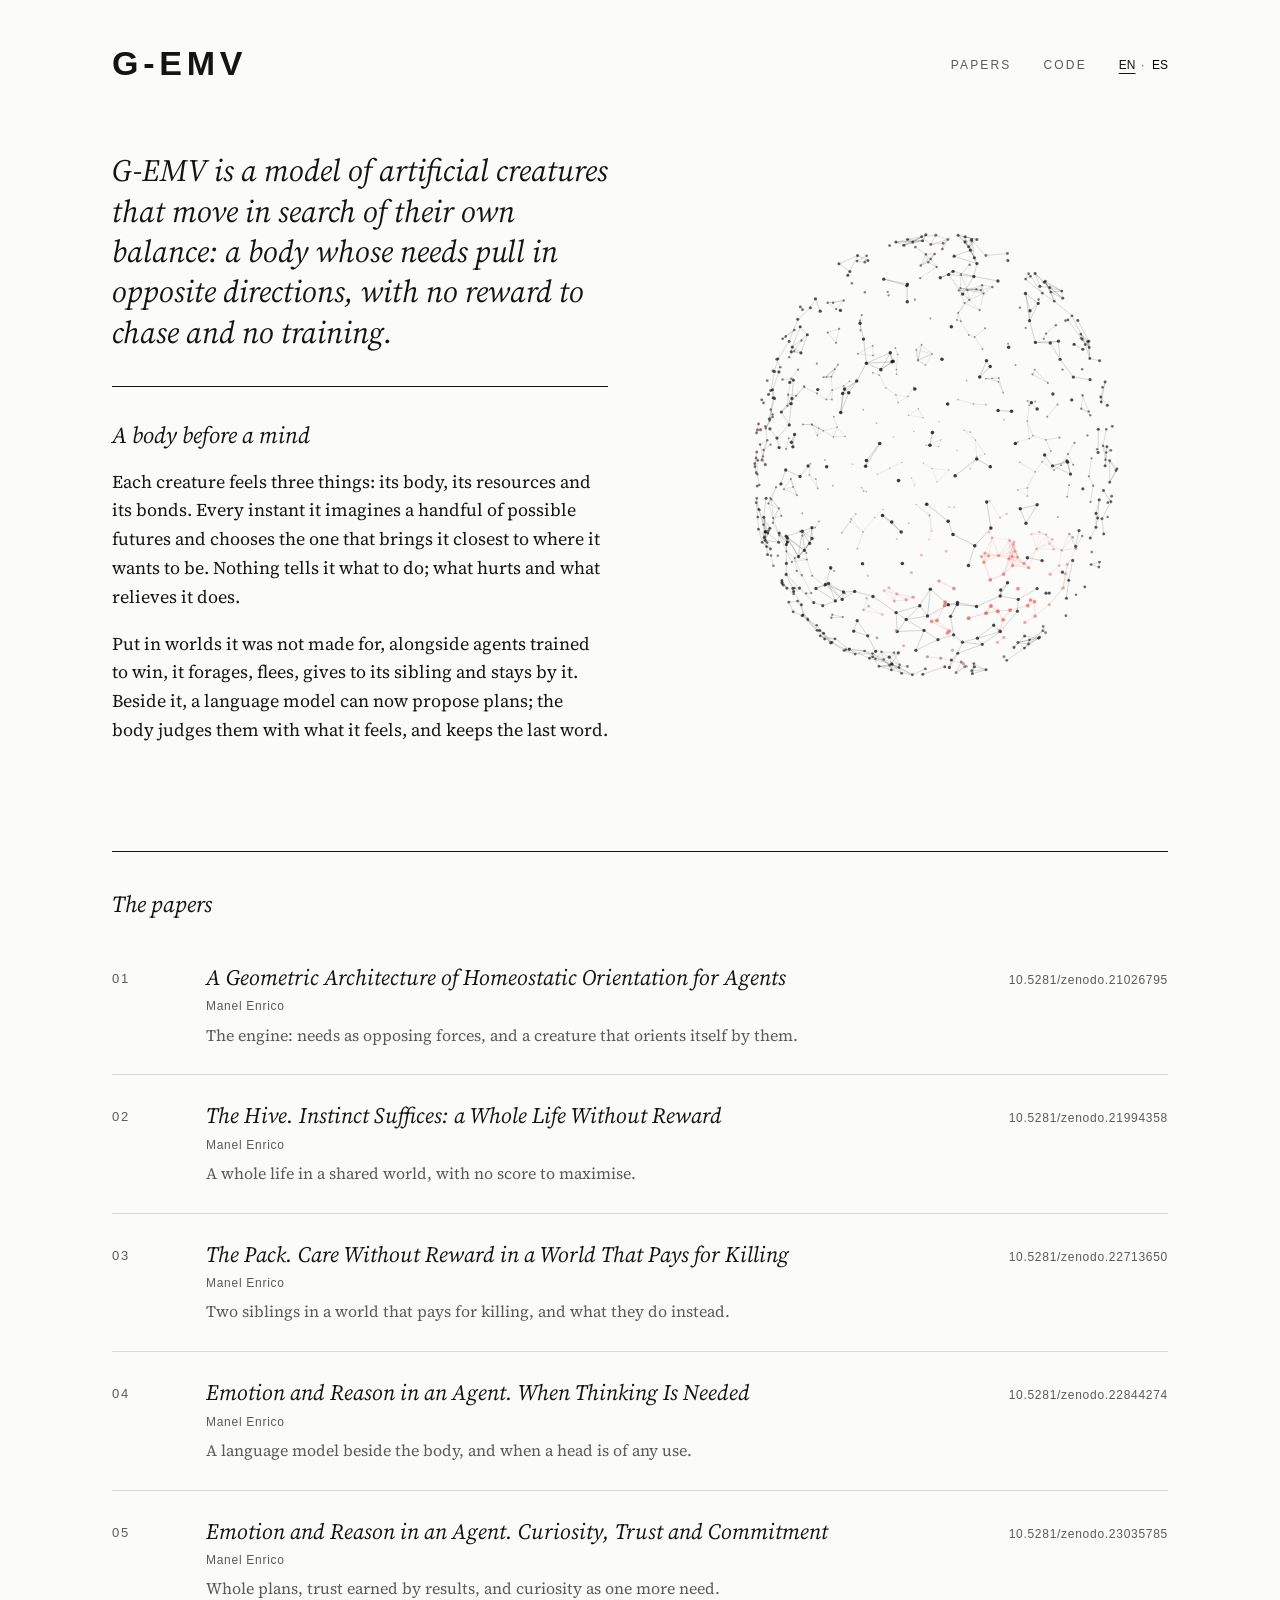
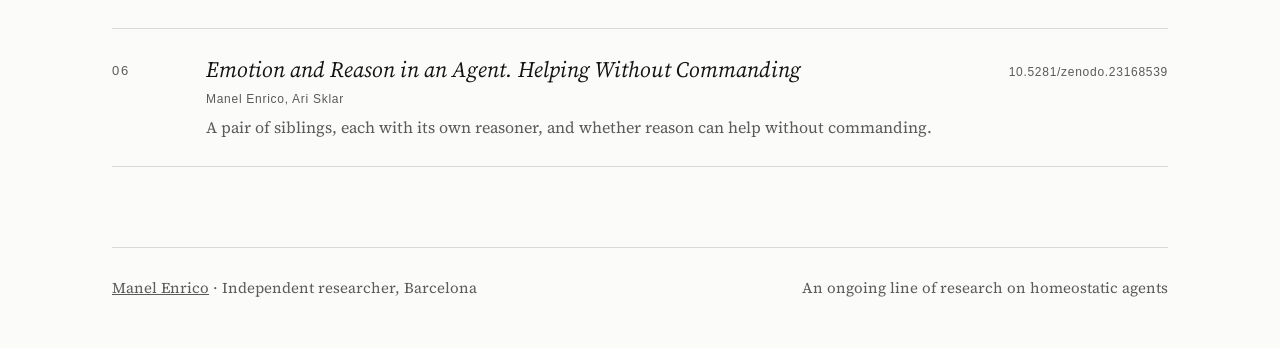
==== index.html @ 783794d0 "index: the sphere reacts to touch, gently (caress with the mouse, a hit on click or tap that sinks a" ====
<!doctype html>
<html lang="en">
<head>
<meta charset="utf-8">
<meta name="viewport" content="width=device-width, initial-scale=1">
<link rel="icon" href="favicon.svg" type="image/svg+xml">
<link rel="icon" href="favicon-32.png" sizes="32x32" type="image/png">
<link rel="icon" href="favicon-16.png" sizes="16x16" type="image/png">
<link rel="apple-touch-icon" href="apple-touch-icon.png">
<title>G-EMV · homeostatic agents</title>
<link rel="canonical" href="https://manelenrico.github.io/gemv-papers/">

<meta name="author" content="Manel Enrico">
<meta property="article:published_time" content="2026-10-05">
<meta property="og:type" content="website">
<meta property="og:site_name" content="G-EMV papers">
<meta property="og:title" content="G-EMV papers">
<meta property="og:description" content="G-EMV is a model of artificial creatures that move in search of their own balance: a body whose needs pull in opposite directions, with no reward to chase and no training.">
<meta property="og:image" content="https://manelenrico.github.io/gemv-papers/img/card-six.png">
<meta property="og:image:width" content="1200">
<meta property="og:image:height" content="630">
<meta property="og:image:alt" content="G-EMV: a sphere of points breathing, with red where it strains. A model of artificial creatures that move in search of their own balance.">
<meta property="og:url" content="https://manelenrico.github.io/gemv-papers/">

<meta name="twitter:card" content="summary_large_image">
<meta name="twitter:title" content="G-EMV papers">
<meta name="twitter:description" content="G-EMV is a model of artificial creatures that move in search of their own balance: a body whose needs pull in opposite directions, with no reward to chase and no training.">
<meta name="twitter:image" content="https://manelenrico.github.io/gemv-papers/img/card-six.png">
<meta name="twitter:image:alt" content="G-EMV: a sphere of points breathing, with red where it strains. A model of artificial creatures that move in search of their own balance.">
<link rel="preconnect" href="https://fonts.googleapis.com">
<link rel="preconnect" href="https://fonts.gstatic.com" crossorigin>
<link href="https://fonts.googleapis.com/css2?family=Source+Serif+4:ital,opsz,wght@0,8..60,400;0,8..60,600;1,8..60,400&display=swap" rel="stylesheet">
<link rel="preconnect" href="https://fonts.googleapis.com">
<link rel="preconnect" href="https://fonts.gstatic.com" crossorigin>
<link href="https://fonts.googleapis.com/css2?family=Source+Serif+4:ital,opsz,wght@0,8..60,400;0,8..60,600;1,8..60,400&display=swap" rel="stylesheet">
<style>
  :root { --ink:#141414; --soft:#5a5a5a; --line:#d9d9d6; --bg:#fbfbf9; }
  * { box-sizing:border-box; }
  body { margin:0; background:var(--bg); color:var(--ink);
         font-family:"Source Serif 4", Georgia, serif; font-size:18px; line-height:1.6; }
  a { color:inherit; }
  .wrap { max-width:1120px; margin:0 auto; padding:0 32px; }
  header { display:flex; justify-content:space-between; align-items:center; padding:36px 0 20px; }
  .mark { font-family:-apple-system, "Helvetica Neue", Arial, sans-serif; font-weight:600;
          font-size:34px; letter-spacing:.14em; text-decoration:none; }
  nav a { font-family:-apple-system, "Helvetica Neue", Arial, sans-serif; font-size:12px;
          letter-spacing:.18em; text-transform:uppercase; text-decoration:none; margin-left:28px; color:var(--soft); }
  nav a:hover { color:var(--ink); }
  .hero { display:grid; grid-template-columns: 1fr 1fr; gap:64px; align-items:center; padding:40px 0 64px; }
  .lead { font-style:italic; font-size:31px; line-height:1.3; margin:0 0 34px; font-weight:400; }
  hr { border:0; border-top:1px solid var(--ink); margin:0 0 30px; }
  h2 { font-style:italic; font-weight:400; font-size:23px; margin:0 0 14px; }
  p { margin:0 0 18px; }
  #sphere { width:100%; aspect-ratio:1/1; display:block; }
  .papers { padding:24px 0 80px; }
  .papers > hr { margin-bottom:34px; }
  .paper { display:grid; grid-template-columns: 70px 1fr auto; gap:24px; padding:26px 0;
           border-bottom:1px solid var(--line); text-decoration:none; }
  .paper:hover .t { text-decoration:underline; text-underline-offset:4px; }
  .num { font-family:-apple-system, "Helvetica Neue", Arial, sans-serif; font-size:13px;
         letter-spacing:.14em; color:var(--soft); padding-top:6px; }
  .t { font-style:italic; font-size:22px; line-height:1.35; }
  .s { color:var(--soft); font-size:16px; margin-top:6px; }
  .doi { font-family:-apple-system, "Helvetica Neue", Arial, sans-serif; font-size:12px;
         letter-spacing:.06em; color:var(--soft); padding-top:8px; white-space:nowrap; }
  .au { font-family:-apple-system, "Helvetica Neue", Arial, sans-serif; font-size:12px; letter-spacing:.06em; color:var(--soft); margin-top:5px; }
  body.es .en, body:not(.es) .es { display:none; }
  .lang { cursor:pointer; background:none; border:0; padding:0; font:inherit; }
  .lang.on { color:var(--ink); text-decoration:underline; text-underline-offset:4px; }
  footer { border-top:1px solid var(--line); padding:28px 0 48px; color:var(--soft); font-size:15px;
           display:flex; justify-content:space-between; flex-wrap:wrap; gap:12px; }
  @media (max-width: 820px) {
    .wrap { padding:0 16px; }
    .hero { grid-template-columns:1fr; gap:24px; padding-top:16px; }
    .hero .viz { order:-1; max-width:420px; margin:0 auto; width:100%; }
    .lead { font-size:25px; }
    nav a { margin-left:14px; }
    .mark { font-size:26px; }
    .paper { grid-template-columns: 1fr; gap:6px; }
    .doi { padding-top:0; }
  }
</style>
</head>
<body>
<div class="wrap">
  <header>
    <a class="mark" href="./">G-EMV</a>
    <nav>
      <a href="#papers"><span class="en">Papers</span><span class="es">Trabajos</span></a>
      <a href="https://github.com/Manelenrico/g-emv"><span class="en">Code</span><span class="es">Código</span></a>
      <a><button class="lang" data-l="en">EN</button> · <button class="lang" data-l="es">ES</button></a>
    </nav>
  </header>

  <section class="hero">
    <div>
      <p class="lead en">G-EMV is a model of artificial creatures that move in search of their own balance: a body whose needs pull in opposite directions, with no reward to chase and no training.</p>
      <p class="lead es">G-EMV es un modelo de criaturas artificiales que se mueven buscando su propio equilibrio: un cuerpo cuyas necesidades tiran en direcciones opuestas, sin premio que perseguir y sin entrenamiento.</p>
      <hr>
      <h2 class="en">A body before a mind</h2>
      <h2 class="es">Un cuerpo antes que una mente</h2>
      <p class="es">Cada criatura siente tres cosas: su cuerpo, sus recursos y sus vínculos. En cada instante imagina un puñado de futuros posibles y elige el que más la acerca a donde quiere estar. Nadie le dice qué hacer; se lo dicen lo que le duele y lo que la alivia.</p>
      <p class="es">Puesta en mundos que no se hicieron para ella, junto a agentes entrenados para ganar, busca comida, huye, le da a su hermano y se queda a su lado. Junto a ella hay ahora un modelo de lenguaje que puede proponerle planes; el cuerpo los juzga con lo que siente, y tiene la última palabra.</p>
      <p class="en">Each creature feels three things: its body, its resources and its bonds. Every instant it imagines a handful of possible futures and chooses the one that brings it closest to where it wants to be. Nothing tells it what to do; what hurts and what relieves it does.</p>
      <p class="en">Put in worlds it was not made for, alongside agents trained to win, it forages, flees, gives to its sibling and stays by it. Beside it, a language model can now propose plans; the body judges them with what it feels, and keeps the last word.</p>
    </div>
    <div class="viz"><canvas id="sphere" aria-label="A slowly breathing sphere of connected nodes"></canvas></div>
  </section>

  <section class="papers" id="papers">
    <hr>
    <h2 class="en">The papers</h2><h2 class="es">Los trabajos</h2>
    <a class="paper" href="engine/">
      <div class="num">01</div>
      <div><div class="t">A Geometric Architecture of Homeostatic Orientation for Agents</div><div class="au">Manel Enrico</div>
        <div class="s en">The engine: needs as opposing forces, and a creature that orients itself by them.</div><div class="s es">El motor: las necesidades como fuerzas opuestas, y una criatura que se orienta por ellas.</div></div>
      <div class="doi">10.5281/zenodo.21026795</div>
    </a>
    <a class="paper" href="hive/">
      <div class="num">02</div>
      <div><div class="t">The Hive. Instinct Suffices: a Whole Life Without Reward</div><div class="au">Manel Enrico</div>
        <div class="s en">A whole life in a shared world, with no score to maximise.</div><div class="s es">Una vida entera en un mundo compartido, sin marcador que maximizar.</div></div>
      <div class="doi">10.5281/zenodo.21994358</div>
    </a>
    <a class="paper" href="pack/">
      <div class="num">03</div>
      <div><div class="t">The Pack. Care Without Reward in a World That Pays for Killing</div><div class="au">Manel Enrico</div>
        <div class="s en">Two siblings in a world that pays for killing, and what they do instead.</div><div class="s es">Dos hermanos en un mundo que paga por matar, y lo que hacen en su lugar.</div></div>
      <div class="doi">10.5281/zenodo.22713650</div>
    </a>
    <a class="paper" href="thinking/">
      <div class="num">04</div>
      <div><div class="t">Emotion and Reason in an Agent. When Thinking Is Needed</div><div class="au">Manel Enrico</div>
        <div class="s en">A language model beside the body, and when a head is of any use.</div><div class="s es">Un modelo de lenguaje junto al cuerpo, y cuándo le sirve de algo una cabeza.</div></div>
      <div class="doi">10.5281/zenodo.22844274</div>
    </a>
    <a class="paper" href="curiosity/">
      <div class="num">05</div>
      <div><div class="t">Emotion and Reason in an Agent. Curiosity, Trust and Commitment</div><div class="au">Manel Enrico</div>
        <div class="s en">Whole plans, trust earned by results, and curiosity as one more need.</div><div class="s es">Planes enteros, confianza ganada con resultados y la curiosidad como una necesidad más.</div></div>
      <div class="doi">10.5281/zenodo.23035785</div>
    </a>
    <a class="paper" href="helping/">
      <div class="num">06</div>
      <div><div class="t">Emotion and Reason in an Agent. Helping Without Commanding</div><div class="au">Manel Enrico, Ari Sklar</div>
        <div class="s en">A pair of siblings, each with its own reasoner, and whether reason can help without commanding.</div><div class="s es">Una pareja de hermanos, cada uno con su razonador, y si la razón puede ayudar sin mandar.</div></div>
      <div class="doi">10.5281/zenodo.23168539</div>
    </a>
  </section>

  <footer>
    <span><a href="https://orcid.org/0009-0008-1732-6310">Manel Enrico</a> · <span class="en">Independent researcher, Barcelona</span><span class="es">Investigador independiente, Barcelona</span></span>
    <span><span class="en">An ongoing line of research on homeostatic agents</span><span class="es">Una línea de investigación sobre agentes homeostáticos, en marcha</span></span>
  </footer>
</div>

<script>
(function () {
  function setLang(l) {
    document.body.classList.toggle('es', l === 'es');
    document.documentElement.lang = l;
    document.querySelectorAll('.lang').forEach(b => b.classList.toggle('on', b.dataset.l === l));
    try { localStorage.setItem('gemv-lang', l); } catch (e) {}
  }
  let l = 'en';
  try { l = localStorage.getItem('gemv-lang') || ((navigator.language || '').startsWith('es') ? 'es' : 'en'); } catch (e) {}
  setLang(l);
  document.querySelectorAll('.lang').forEach(b => b.addEventListener('click', () => setLang(b.dataset.l)));
})();
(function () {
  const cv = document.getElementById('sphere');
  const ctx = cv.getContext('2d');
  const reduce = window.matchMedia('(prefers-reduced-motion: reduce)').matches;
  // ── la esfera reacciona al tocarla (WEB-56): los numeros ajustables, todos aqui ──
  const RADIO_ZONA = 0.46;      // radio de la zona que reacciona, como parte del radio de la esfera en pantalla (0.46 = un 46 %)
  const FUERZA_CARICIA = 0.14;  // caricia: que parte del camino hacia el cursor recorren los puntos de la zona (0.14 = un 14 %, el centro; menos hacia el borde)
  const PROFUNDIDAD_GOLPE = 0.08; // golpe: cuanto se hunden hacia dentro los puntos del centro de la zona, como parte de su radio (0.08 = un 8 %) por cada golpe
  const TOPE_GOLPES = 2.2;      // tope de acumulacion: los golpes seguidos suman hasta este valor (1 = un golpe entero; 2.2 = algo mas de dos golpes)
  const VUELTA_S = 3.5;         // tiempo de vuelta a la calma, en segundos, al dejar de tocar (posicion y color)
  const HUNDIMIENTO_S = 0.35;   // golpe: cuanto tarda en llegar a lo mas hondo, en segundos; la bajada empieza rapida y frena al llegar (sin rebote); el rojo va al mismo ritmo
  const ROJO_GOLPE = 0.55;      // intensidad del rojo por golpe (0 = sin rojo; 1 = el rojo vivo de la esfera con un solo golpe)
  const ENTRADA_S = 0.18;       // cuanto tarda la caricia en seguir al cursor, en segundos (suavidad de entrada)
  const TOQUE_MAX_PX = 12, TOQUE_MAX_MS = 350; // en movil, un toque es un golpe solo si el dedo no se mueve mas de esto ni esta mas tiempo: arrastrar es desplazar la pagina
  // points on a sphere (Fibonacci)
  let seed = 7; const rnd = () => (seed = (seed * 16807) % 2147483647) / 2147483647;
  const N = 760, pts = [];
  for (let i = 0; i < N; i++) {
    // random points on the sphere, a little thickness: organic, not a lattice
    const u = rnd() * 2 - 1, th = rnd() * Math.PI * 2, r = Math.sqrt(1 - u * u);
    const s = 0.97 + rnd() * 0.05;
    pts.push([Math.cos(th) * r * s, u * s, Math.sin(th) * r * s]);
  }
  // links to near neighbours, computed once
  const links = [];
  for (let i = 0; i < N; i++) for (let j = i + 1; j < N; j++) {
    const dx = pts[i][0]-pts[j][0], dy = pts[i][1]-pts[j][1], dz = pts[i][2]-pts[j][2];
    if (dx*dx + dy*dy + dz*dz < 0.0135) links.push([i, j]);
  }
  let W = 0, H = 0, dpr = 1;
  function size() {
    dpr = Math.min(window.devicePixelRatio || 1, 2);
    W = cv.clientWidth; H = cv.clientHeight;
    cv.width = W * dpr; cv.height = H * dpr;
    ctx.setTransform(dpr, 0, 0, dpr, 0, 0);
  }
  window.addEventListener('resize', size); size();
  const proj = new Array(N), strain = new Float32Array(N);
  // estado de la reaccion: hundimiento acumulado por golpes (3D, radial; `golpeObj` es a donde va, `golpe` lo que se ve, que lo sigue cediendo) y desplazamiento de la caricia (en pantalla, px)
  const golpe = new Float32Array(N), golpeObj = new Float32Array(N), carX = new Float32Array(N), carY = new Float32Array(N);
  let raton = null, hayReaccion = false, toque = null, tPrev = 0;
  const posEn = ev => { const b = cv.getBoundingClientRect(); return [ev.clientX - b.left, ev.clientY - b.top]; };
  function golpea(mx, my) {
    const rz = Math.min(W, H) * 0.36 * RADIO_ZONA;
    for (let i = 0; i < N; i++) {
      const q = proj[i]; if (!q || q[2] > 0.25) continue;                // solo la cara de delante
      const d = Math.hypot(q[0] - mx, q[1] - my); if (d >= rz) continue;
      const f = 1 - d / rz; golpeObj[i] = Math.min(TOPE_GOLPES, golpeObj[i] + f * f);
    }
    hayReaccion = true;
  }
  if (!reduce) {
    cv.addEventListener('pointermove', ev => { if (ev.pointerType === 'mouse') { raton = posEn(ev); hayReaccion = true; } });
    cv.addEventListener('pointerleave', () => { raton = null; });
    cv.addEventListener('pointerdown', ev => {
      if (ev.pointerType === 'mouse') { const [mx, my] = posEn(ev); golpea(mx, my); }
      else toque = { x: ev.clientX, y: ev.clientY, t: performance.now(), id: ev.pointerId };   // el dedo: se decide al levantarlo
    });
    cv.addEventListener('pointerup', ev => {
      if (toque && ev.pointerId === toque.id && Math.hypot(ev.clientX - toque.x, ev.clientY - toque.y) <= TOQUE_MAX_PX && performance.now() - toque.t <= TOQUE_MAX_MS) { const [mx, my] = posEn(ev); golpea(mx, my); }
      toque = null;
    });
    cv.addEventListener('pointercancel', () => { toque = null; });
  }
  // ink when calm, a warm red when strained
  // ink -> pale red -> vivid red
  const mix = (e, a) => {
    let r, g, b;
    if (e < 0.4) { const u = e / 0.4; r = 20 + 215 * u; g = 20 + 130 * u; b = 20 + 120 * u; }
    else { const u = (e - 0.4) / 0.6; r = 235 - 15 * u; g = 150 - 125 * u; b = 140 - 115 * u; }
    return 'rgba(' + Math.round(r) + ',' + Math.round(g) + ',' + Math.round(b) + ',' + a.toFixed(3) + ')';
  };
  function frame(ms) {
    const t = ms / 1000; const dt = Math.min(0.1, Math.max(0, t - tPrev)); tPrev = t;
    // vuelta a la calma: lo acumulado por los golpes se deshace solo (al 5 % en VUELTA_S)
    const des = Math.exp(-3 * dt / VUELTA_S);
    // y lo que se ve cede hacia lo acumulado con una curva que empieza rapida y frena (al 95 % en HUNDIMIENTO_S), sin rebote
    const cede = 1 - Math.exp(-3 * dt / HUNDIMIENTO_S);
    if (hayReaccion) { let vivo = raton !== null; for (let i = 0; i < N; i++) { golpeObj[i] *= des; golpe[i] += (golpeObj[i] - golpe[i]) * cede; if (golpeObj[i] > 0.002 || golpe[i] > 0.002 || Math.abs(carX[i]) + Math.abs(carY[i]) > 0.02) vivo = true; else { golpeObj[i] = 0; golpe[i] = 0; carX[i] = 0; carY[i] = 0; } } hayReaccion = vivo; }
    ctx.clearRect(0, 0, W, H);
    const R = Math.min(W, H) * 0.36, cx = W / 2, cy = H / 2;
    const a = t * 0.12, b = 0.35 + Math.sin(t * 0.07) * 0.15;
    const ca = Math.cos(a), sa = Math.sin(a), cb = Math.cos(b), sb = Math.sin(b);
    for (let i = 0; i < N; i++) {
      const [x, y, z] = pts[i];
      // slow breathing deformation: the body away from and back to its shape
      // every so often the body is pushed further from its shape, then returns
      const push = 1 + 0.45 * Math.pow(Math.max(0, Math.sin(t * 0.11)), 3);
      const dv = push * (0.10 * Math.sin(1.7 * x + t * 0.55)
                  + 0.08 * Math.sin(2.3 * y - t * 0.43)
                  + 0.06 * Math.sin(2.9 * z + t * 0.31));
      const k = 1 + dv + 0.03 * Math.sin(t * 0.9);
      // how far this point is from its balance, beyond the usual: 0 calm, 1 strained
      const e0 = Math.min(1, Math.max(0, (Math.abs(dv) - 0.12) / 0.15));
      strain[i] = Math.min(1, e0 * e0 * (3 - 2 * e0) + ROJO_GOLPE * golpe[i]);    // el golpe tiñe de rojo como la tension
      const kg = k * (1 - PROFUNDIDAD_GOLPE * golpe[i]);                              // y hunde hacia dentro
      let X = x * kg, Y = y * kg, Z = z * kg;
      let X1 = X * ca + Z * sa, Z1 = -X * sa + Z * ca;
      let Y1 = Y * cb - Z1 * sb, Z2 = Y * sb + Z1 * cb;
      const p = 3.2 / (3.2 + Z2);
      proj[i] = [cx + X1 * R * p, cy + Y1 * R * p, Z2];
    }
    if (hayReaccion) {
      // la caricia: los puntos de la zona se acercan un poco al cursor; al irse, vuelven en VUELTA_S
      const rz = R * RADIO_ZONA, aIn = Math.min(1, dt / ENTRADA_S), aOut = 1 - des;
      for (let i = 0; i < N; i++) {
        let tx = 0, ty = 0;
        if (raton && proj[i][2] <= 0.25) { const dx = raton[0] - proj[i][0], dy = raton[1] - proj[i][1], d = Math.hypot(dx, dy); if (d < rz) { const f = 1 - d / rz; tx = FUERZA_CARICIA * f * f * dx; ty = FUERZA_CARICIA * f * f * dy; } }
        const a = (tx || ty) ? aIn : aOut; carX[i] += (tx - carX[i]) * a; carY[i] += (ty - carY[i]) * a;
        proj[i][0] += carX[i]; proj[i][1] += carY[i];
      }
    }
    ctx.lineWidth = 0.6;
    for (const [i, j] of links) {
      const zi = (proj[i][2] + proj[j][2]) / 2;
      const el = (strain[i] + strain[j]) / 2;
      ctx.strokeStyle = mix(el, 0.10 + 0.22 * (1 - (zi + 1.2) / 2.4) + 0.2 * el);
      ctx.beginPath(); ctx.moveTo(proj[i][0], proj[i][1]); ctx.lineTo(proj[j][0], proj[j][1]); ctx.stroke();
    }
    for (let i = 0; i < N; i++) {
      const z = proj[i][2], near = 1 - (z + 1.2) / 2.4;
      const e = strain[i];
      ctx.fillStyle = mix(e, Math.min(1, 0.25 + 0.65 * near + 0.25 * e));
      ctx.beginPath(); ctx.arc(proj[i][0], proj[i][1], 0.7 + 1.2 * near + 1.1 * e, 0, Math.PI * 2); ctx.fill();
    }
    if (!reduce) requestAnimationFrame(frame);
  }
  requestAnimationFrame(frame);
})();
</script>
<script data-goatcounter="https://gemv.goatcounter.com/count" async src="//gc.zgo.at/count.js"></script>
</body>
</html>
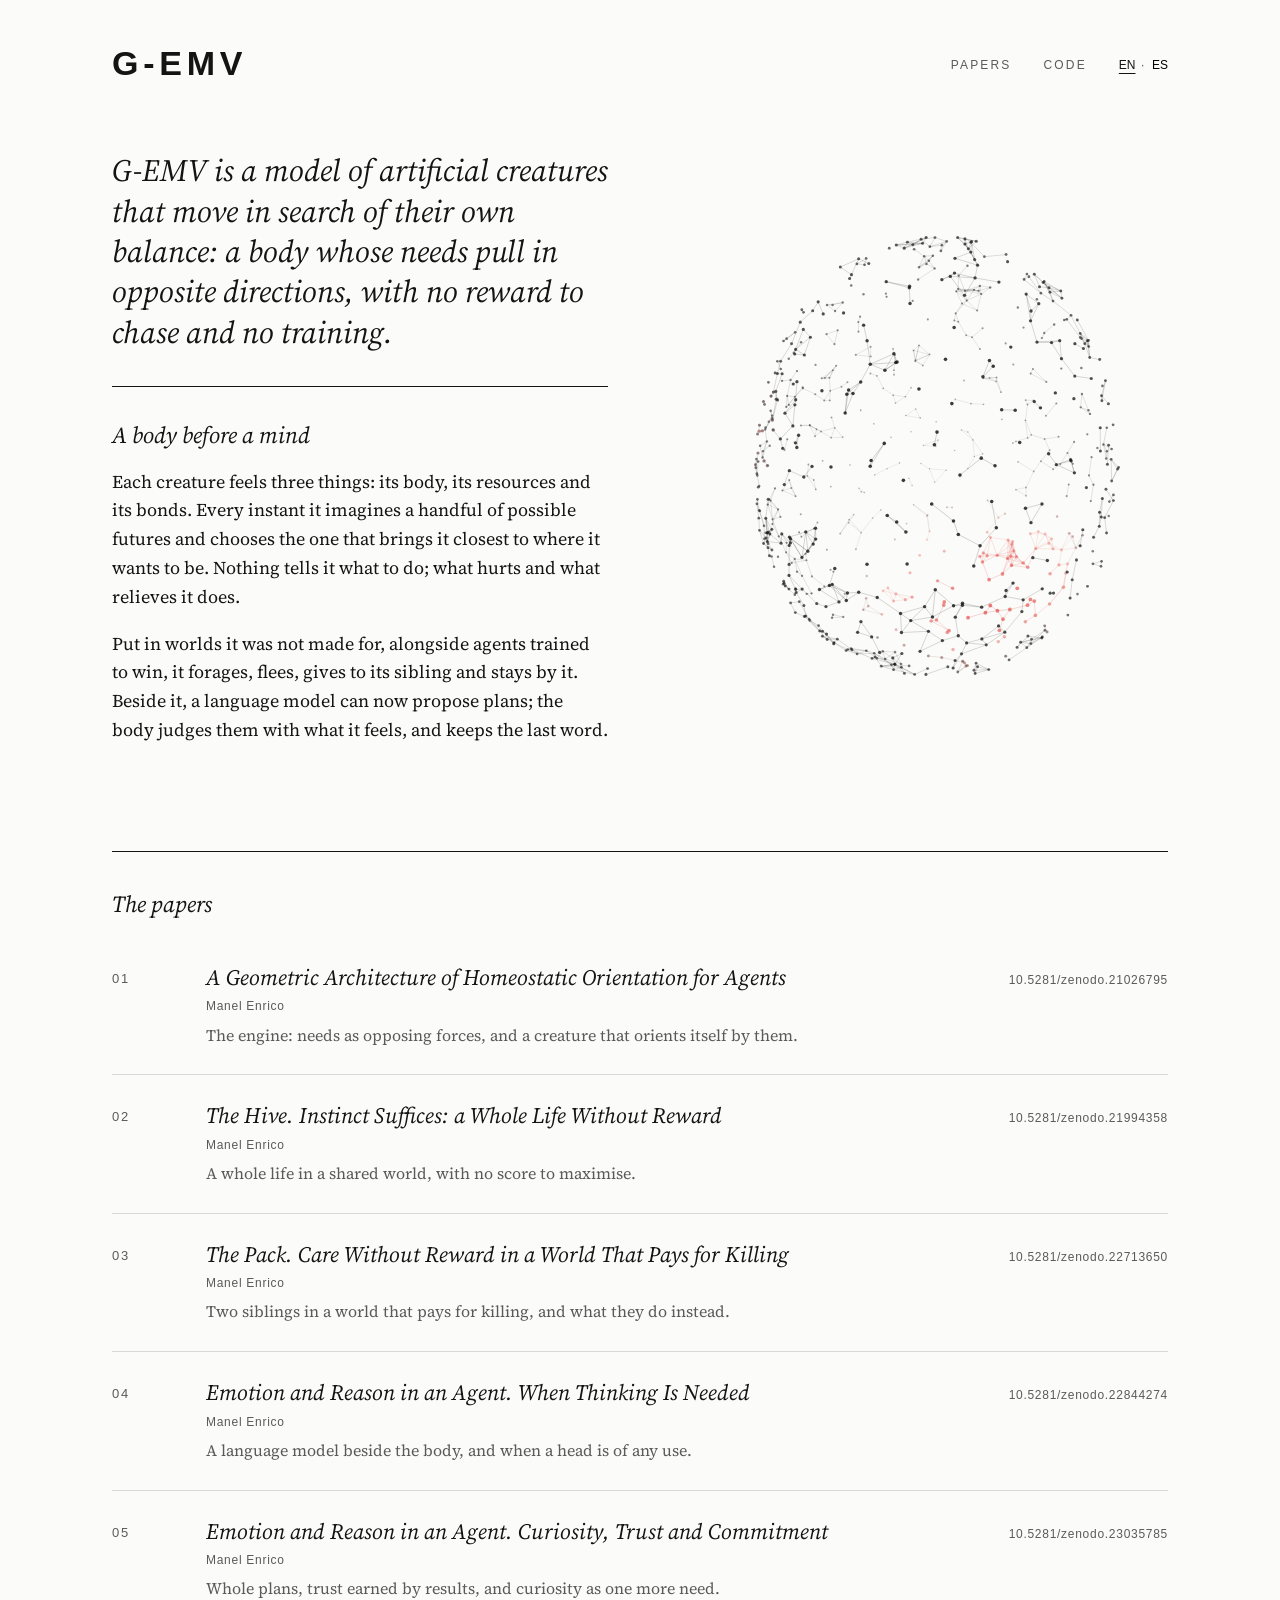
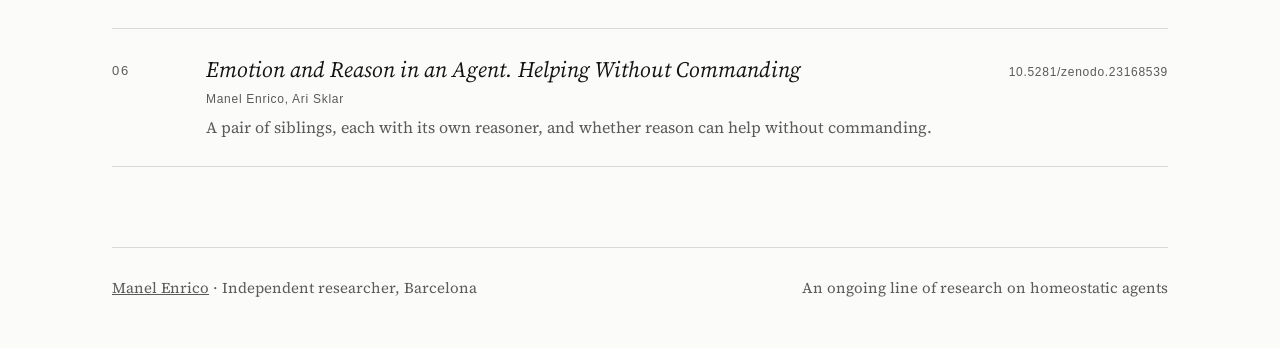
==== commit 29f74e47: "index: the sphere, last round (a short expansion the first two times the mouse enters, cancelled by " ====
--- a/index.html
+++ b/index.html
@@ -174,8 +174,13 @@
   // ── la esfera reacciona al tocarla (WEB-56): los numeros ajustables, todos aqui ──
   const RADIO_ZONA = 0.46;      // radio de la zona que reacciona, como parte del radio de la esfera en pantalla (0.46 = un 46 %)
   const FUERZA_CARICIA = 0.14;  // caricia: que parte del camino hacia el cursor recorren los puntos de la zona (0.14 = un 14 %, el centro; menos hacia el borde)
-  const PROFUNDIDAD_GOLPE = 0.08; // golpe: cuanto se hunden hacia dentro los puntos del centro de la zona, como parte de su radio (0.08 = un 8 %) por cada golpe
-  const TOPE_GOLPES = 2.2;      // tope de acumulacion: los golpes seguidos suman hasta este valor (1 = un golpe entero; 2.2 = algo mas de dos golpes)
+  const PROFUNDIDAD_GOLPE = 0.12; // golpe: cuanto se hunden hacia dentro los puntos del centro de la zona, como parte de su radio (0.12 = un 12 %) por cada golpe
+  const TOPE_GOLPES = 2.4;      // tope de acumulacion: los golpes seguidos suman hasta este valor (1 = un golpe entero; 2.4 = unos cinco golpes seguidos, con lo que se deshace entre uno y otro)
+  const EXPANSION_ENTRADA = 0.04; // aviso al entrar el raton (solo ordenador): toda la esfera se expande esta parte de su tamano (0.04 = un 4 %) y vuelve sola; una vez por entrada
+  const EXPANSION_SUBE_S = 0.4; // aviso: cuanto tarda en expandirse, en segundos
+  const EXPANSION_BAJA_S = 1.5; // aviso: cuanto tarda en volver a su tamano, en segundos
+  const AVISOS_MAX = 2;         // aviso: cuantas veces como mucho (las primeras entradas del raton); el primer clic lo apaga del todo
+  const REARME_S = 30;          // aviso: tras estos segundos sin mover el raton sobre la esfera y sin clics, vuelve a estar disponible AVISOS_MAX veces
   const VUELTA_S = 3.5;         // tiempo de vuelta a la calma, en segundos, al dejar de tocar (posicion y color)
   const HUNDIMIENTO_S = 0.35;   // golpe: cuanto tarda en llegar a lo mas hondo, en segundos; la bajada empieza rapida y frena al llegar (sin rebote); el rojo va al mismo ritmo
   const ROJO_GOLPE = 0.55;      // intensidad del rojo por golpe (0 = sin rojo; 1 = el rojo vivo de la esfera con un solo golpe)
@@ -208,19 +213,27 @@
   // estado de la reaccion: hundimiento acumulado por golpes (3D, radial; `golpeObj` es a donde va, `golpe` lo que se ve, que lo sigue cediendo) y desplazamiento de la caricia (en pantalla, px)
   const golpe = new Float32Array(N), golpeObj = new Float32Array(N), carX = new Float32Array(N), carY = new Float32Array(N);
   let raton = null, hayReaccion = false, toque = null, tPrev = 0;
+  let avisoT0 = -1, avisoHecho = false;                                 // el aviso: cuando empezo y si ya se hizo en esta entrada del raton
+  let avisosHechos = 0, avisoApagado = false, ultimaActividad = performance.now() / 1000;   // cuantos avisos van, si un clic lo apago, y la ultima vez que hubo raton o clic (para el rearme)
   const posEn = ev => { const b = cv.getBoundingClientRect(); return [ev.clientX - b.left, ev.clientY - b.top]; };
   function golpea(mx, my) {
+    avisoT0 = -1; avisoApagado = true; ultimaActividad = performance.now() / 1000;   // un clic cancela la expansion al instante y apaga el aviso: nunca expansion y hundimiento a la vez
     const rz = Math.min(W, H) * 0.36 * RADIO_ZONA;
     for (let i = 0; i < N; i++) {
       const q = proj[i]; if (!q || q[2] > 0.25) continue;                // solo la cara de delante
       const d = Math.hypot(q[0] - mx, q[1] - my); if (d >= rz) continue;
-      const f = 1 - d / rz; golpeObj[i] = Math.min(TOPE_GOLPES, golpeObj[i] + f * f);
+      const f = 1 - d / rz; golpeObj[i] = Math.min(TOPE_GOLPES, golpeObj[i] + f * f);   // los golpes seguidos se acumulan, hasta el tope
     }
     hayReaccion = true;
   }
   if (!reduce) {
-    cv.addEventListener('pointermove', ev => { if (ev.pointerType === 'mouse') { raton = posEn(ev); hayReaccion = true; } });
-    cv.addEventListener('pointerleave', () => { raton = null; });
+    cv.addEventListener('pointermove', ev => { if (ev.pointerType === 'mouse') { raton = posEn(ev); hayReaccion = true; ultimaActividad = performance.now() / 1000; } });
+    cv.addEventListener('pointerenter', ev => {
+      if (ev.pointerType !== 'mouse' || avisoHecho) return;
+      avisoHecho = true; ultimaActividad = performance.now() / 1000;
+      if (!avisoApagado && avisosHechos < AVISOS_MAX) { avisosHechos++; avisoT0 = performance.now() / 1000; hayReaccion = true; }
+    });
+    cv.addEventListener('pointerleave', () => { raton = null; avisoHecho = false; });
     cv.addEventListener('pointerdown', ev => {
       if (ev.pointerType === 'mouse') { const [mx, my] = posEn(ev); golpea(mx, my); }
       else toque = { x: ev.clientX, y: ev.clientY, t: performance.now(), id: ev.pointerId };   // el dedo: se decide al levantarlo
@@ -245,7 +258,18 @@
     const des = Math.exp(-3 * dt / VUELTA_S);
     // y lo que se ve cede hacia lo acumulado con una curva que empieza rapida y frena (al 95 % en HUNDIMIENTO_S), sin rebote
     const cede = 1 - Math.exp(-3 * dt / HUNDIMIENTO_S);
-    if (hayReaccion) { let vivo = raton !== null; for (let i = 0; i < N; i++) { golpeObj[i] *= des; golpe[i] += (golpeObj[i] - golpe[i]) * cede; if (golpeObj[i] > 0.002 || golpe[i] > 0.002 || Math.abs(carX[i]) + Math.abs(carY[i]) > 0.02) vivo = true; else { golpeObj[i] = 0; golpe[i] = 0; carX[i] = 0; carY[i] = 0; } } hayReaccion = vivo; }
+    if (hayReaccion) { let vivo = raton !== null; for (let i = 0; i < N; i++) { golpeObj[i] *= des; golpe[i] += (golpeObj[i] - golpe[i]) * cede; if (golpeObj[i] > 0.002 || golpe[i] > 0.002 || Math.abs(carX[i]) + Math.abs(carY[i]) > 0.02 || avisoT0 >= 0) vivo = true; else { golpeObj[i] = 0; golpe[i] = 0; carX[i] = 0; carY[i] = 0; } } hayReaccion = vivo; }
+    // el aviso al entrar: sube en EXPANSION_SUBE_S (rapido al principio, frena al llegar) y baja en EXPANSION_BAJA_S, suave
+    if (avisoT0 < 0 && (avisosHechos > 0 || avisoApagado) && t - ultimaActividad > REARME_S) { avisosHechos = 0; avisoApagado = false; }   // el rearme
+    let aviso = 0;
+    if (avisoT0 >= 0) {
+      const u = t - avisoT0;
+      if (u < EXPANSION_SUBE_S) { const v = u / EXPANSION_SUBE_S; aviso = 1 - (1 - v) * (1 - v); }
+      else if (u < EXPANSION_SUBE_S + EXPANSION_BAJA_S) { const v = (u - EXPANSION_SUBE_S) / EXPANSION_BAJA_S; aviso = 1 - v * v * (3 - 2 * v); }
+      else avisoT0 = -1;
+      hayReaccion = true;
+    }
+    const kAviso = 1 + EXPANSION_ENTRADA * aviso;
     ctx.clearRect(0, 0, W, H);
     const R = Math.min(W, H) * 0.36, cx = W / 2, cy = H / 2;
     const a = t * 0.12, b = 0.35 + Math.sin(t * 0.07) * 0.15;
@@ -262,7 +286,7 @@
       // how far this point is from its balance, beyond the usual: 0 calm, 1 strained
       const e0 = Math.min(1, Math.max(0, (Math.abs(dv) - 0.12) / 0.15));
       strain[i] = Math.min(1, e0 * e0 * (3 - 2 * e0) + ROJO_GOLPE * golpe[i]);    // el golpe tiñe de rojo como la tension
-      const kg = k * (1 - PROFUNDIDAD_GOLPE * golpe[i]);                              // y hunde hacia dentro
+      const kg = k * kAviso * (1 - PROFUNDIDAD_GOLPE * golpe[i]);                     // el aviso expande; el golpe hunde hacia dentro
       let X = x * kg, Y = y * kg, Z = z * kg;
       let X1 = X * ca + Z * sa, Z1 = -X * sa + Z * ca;
       let Y1 = Y * cb - Z1 * sb, Z2 = Y * sb + Z1 * cb;
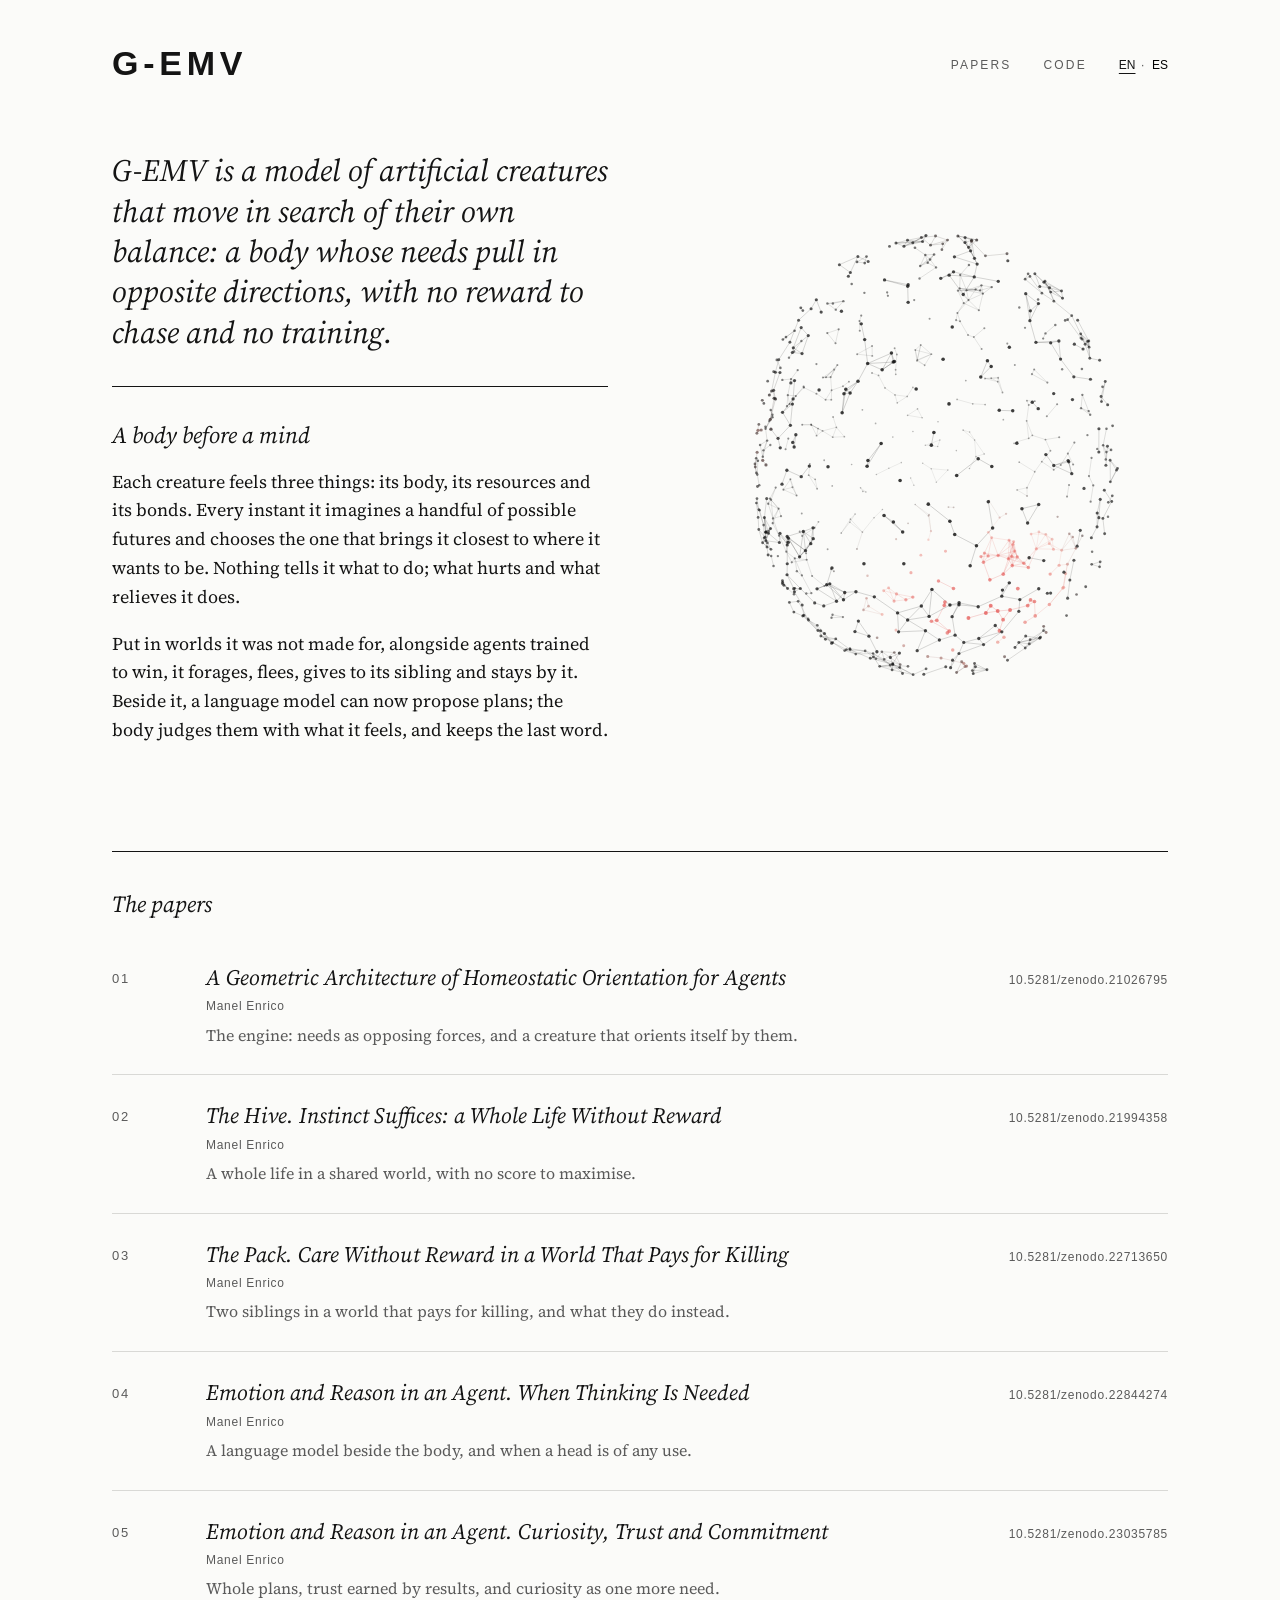
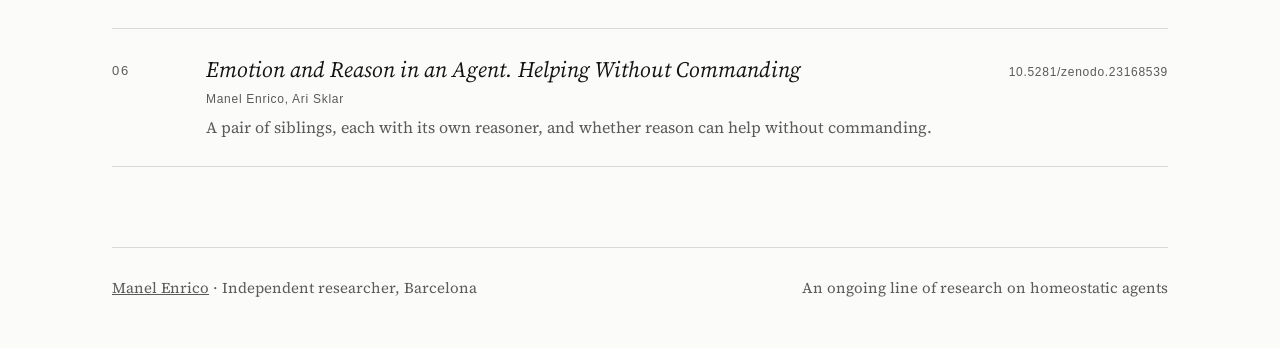
==== commit c4f7fd06: "Spanish on every paper page and in the front page list: the EN · ES switch of the front page, titles" ====
--- a/index.html
+++ b/index.html
@@ -112,37 +112,37 @@
     <h2 class="en">The papers</h2><h2 class="es">Los trabajos</h2>
     <a class="paper" href="engine/">
       <div class="num">01</div>
-      <div><div class="t">A Geometric Architecture of Homeostatic Orientation for Agents</div><div class="au">Manel Enrico</div>
+      <div><div class="t"><span class="en">A Geometric Architecture of Homeostatic Orientation for Agents</span><span class="es">Una arquitectura geométrica de orientación homeostática para agentes</span></div><div class="au">Manel Enrico</div>
         <div class="s en">The engine: needs as opposing forces, and a creature that orients itself by them.</div><div class="s es">El motor: las necesidades como fuerzas opuestas, y una criatura que se orienta por ellas.</div></div>
       <div class="doi">10.5281/zenodo.21026795</div>
     </a>
     <a class="paper" href="hive/">
       <div class="num">02</div>
-      <div><div class="t">The Hive. Instinct Suffices: a Whole Life Without Reward</div><div class="au">Manel Enrico</div>
+      <div><div class="t"><span class="en">The Hive. Instinct Suffices: a Whole Life Without Reward</span><span class="es">La colmena. El instinto basta: una vida entera sin premio</span></div><div class="au">Manel Enrico</div>
         <div class="s en">A whole life in a shared world, with no score to maximise.</div><div class="s es">Una vida entera en un mundo compartido, sin marcador que maximizar.</div></div>
       <div class="doi">10.5281/zenodo.21994358</div>
     </a>
     <a class="paper" href="pack/">
       <div class="num">03</div>
-      <div><div class="t">The Pack. Care Without Reward in a World That Pays for Killing</div><div class="au">Manel Enrico</div>
+      <div><div class="t"><span class="en">The Pack. Care Without Reward in a World That Pays for Killing</span><span class="es">La manada. Cuidado sin recompensa en un mundo que paga por matar</span></div><div class="au">Manel Enrico</div>
         <div class="s en">Two siblings in a world that pays for killing, and what they do instead.</div><div class="s es">Dos hermanos en un mundo que paga por matar, y lo que hacen en su lugar.</div></div>
       <div class="doi">10.5281/zenodo.22713650</div>
     </a>
     <a class="paper" href="thinking/">
       <div class="num">04</div>
-      <div><div class="t">Emotion and Reason in an Agent. When Thinking Is Needed</div><div class="au">Manel Enrico</div>
+      <div><div class="t"><span class="en">Emotion and Reason in an Agent. When Thinking Is Needed</span><span class="es">Emoción y razón en un agente. Cuándo hace falta pensar</span></div><div class="au">Manel Enrico</div>
         <div class="s en">A language model beside the body, and when a head is of any use.</div><div class="s es">Un modelo de lenguaje junto al cuerpo, y cuándo le sirve de algo una cabeza.</div></div>
       <div class="doi">10.5281/zenodo.22844274</div>
     </a>
     <a class="paper" href="curiosity/">
       <div class="num">05</div>
-      <div><div class="t">Emotion and Reason in an Agent. Curiosity, Trust and Commitment</div><div class="au">Manel Enrico</div>
+      <div><div class="t"><span class="en">Emotion and Reason in an Agent. Curiosity, Trust and Commitment</span><span class="es">Emoción y razón en un agente. Curiosidad, confianza y compromiso</span></div><div class="au">Manel Enrico</div>
         <div class="s en">Whole plans, trust earned by results, and curiosity as one more need.</div><div class="s es">Planes enteros, confianza ganada con resultados y la curiosidad como una necesidad más.</div></div>
       <div class="doi">10.5281/zenodo.23035785</div>
     </a>
     <a class="paper" href="helping/">
       <div class="num">06</div>
-      <div><div class="t">Emotion and Reason in an Agent. Helping Without Commanding</div><div class="au">Manel Enrico, Ari Sklar</div>
+      <div><div class="t"><span class="en">Emotion and Reason in an Agent. Helping Without Commanding</span><span class="es">Emoción y razón en un agente. Ayudar sin mandar</span></div><div class="au">Manel Enrico, Ari Sklar</div>
         <div class="s en">A pair of siblings, each with its own reasoner, and whether reason can help without commanding.</div><div class="s es">Una pareja de hermanos, cada uno con su razonador, y si la razón puede ayudar sin mandar.</div></div>
       <div class="doi">10.5281/zenodo.23168539</div>
     </a>
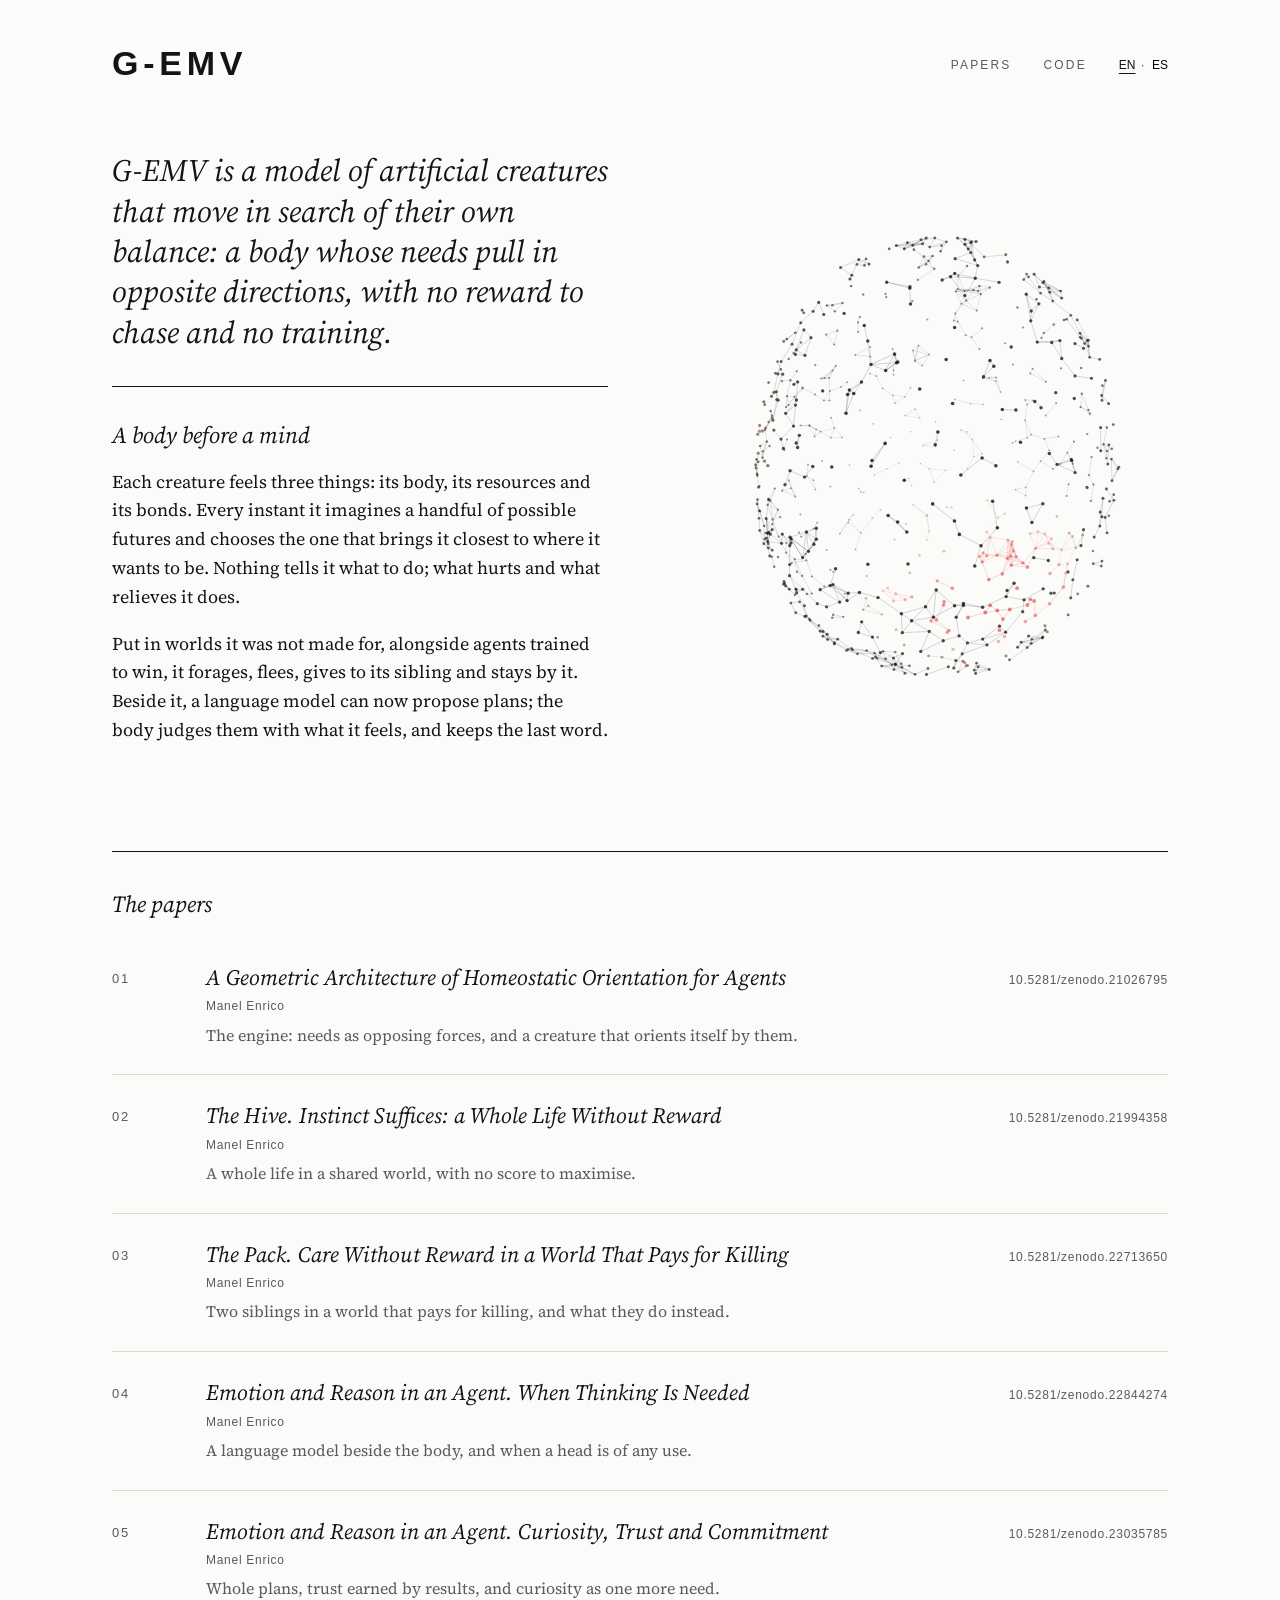
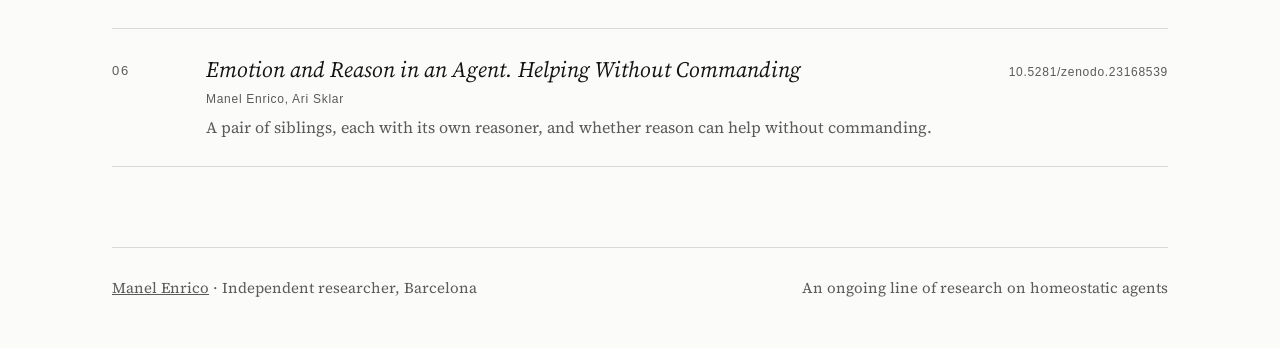
==== commit c74782e5: "Own domain: absolute links (og:url, og:image, twitter:image, canonical, README) now point to https:/" ====
--- a/index.html
+++ b/index.html
@@ -8,7 +8,7 @@
 <link rel="icon" href="favicon-16.png" sizes="16x16" type="image/png">
 <link rel="apple-touch-icon" href="apple-touch-icon.png">
 <title>G-EMV · homeostatic agents</title>
-<link rel="canonical" href="https://manelenrico.github.io/gemv-papers/">
+<link rel="canonical" href="https://manelenrico.com/">
 
 <meta name="author" content="Manel Enrico">
 <meta property="article:published_time" content="2026-10-05">
@@ -16,16 +16,16 @@
 <meta property="og:site_name" content="G-EMV papers">
 <meta property="og:title" content="G-EMV papers">
 <meta property="og:description" content="G-EMV is a model of artificial creatures that move in search of their own balance: a body whose needs pull in opposite directions, with no reward to chase and no training.">
-<meta property="og:image" content="https://manelenrico.github.io/gemv-papers/img/card-six.png">
+<meta property="og:image" content="https://manelenrico.com/img/card-six.png?v=3">
 <meta property="og:image:width" content="1200">
 <meta property="og:image:height" content="630">
 <meta property="og:image:alt" content="G-EMV: a sphere of points breathing, with red where it strains. A model of artificial creatures that move in search of their own balance.">
-<meta property="og:url" content="https://manelenrico.github.io/gemv-papers/">
+<meta property="og:url" content="https://manelenrico.com/">
 
 <meta name="twitter:card" content="summary_large_image">
 <meta name="twitter:title" content="G-EMV papers">
 <meta name="twitter:description" content="G-EMV is a model of artificial creatures that move in search of their own balance: a body whose needs pull in opposite directions, with no reward to chase and no training.">
-<meta name="twitter:image" content="https://manelenrico.github.io/gemv-papers/img/card-six.png">
+<meta name="twitter:image" content="https://manelenrico.com/img/card-six.png?v=3">
 <meta name="twitter:image:alt" content="G-EMV: a sphere of points breathing, with red where it strains. A model of artificial creatures that move in search of their own balance.">
 <link rel="preconnect" href="https://fonts.googleapis.com">
 <link rel="preconnect" href="https://fonts.gstatic.com" crossorigin>
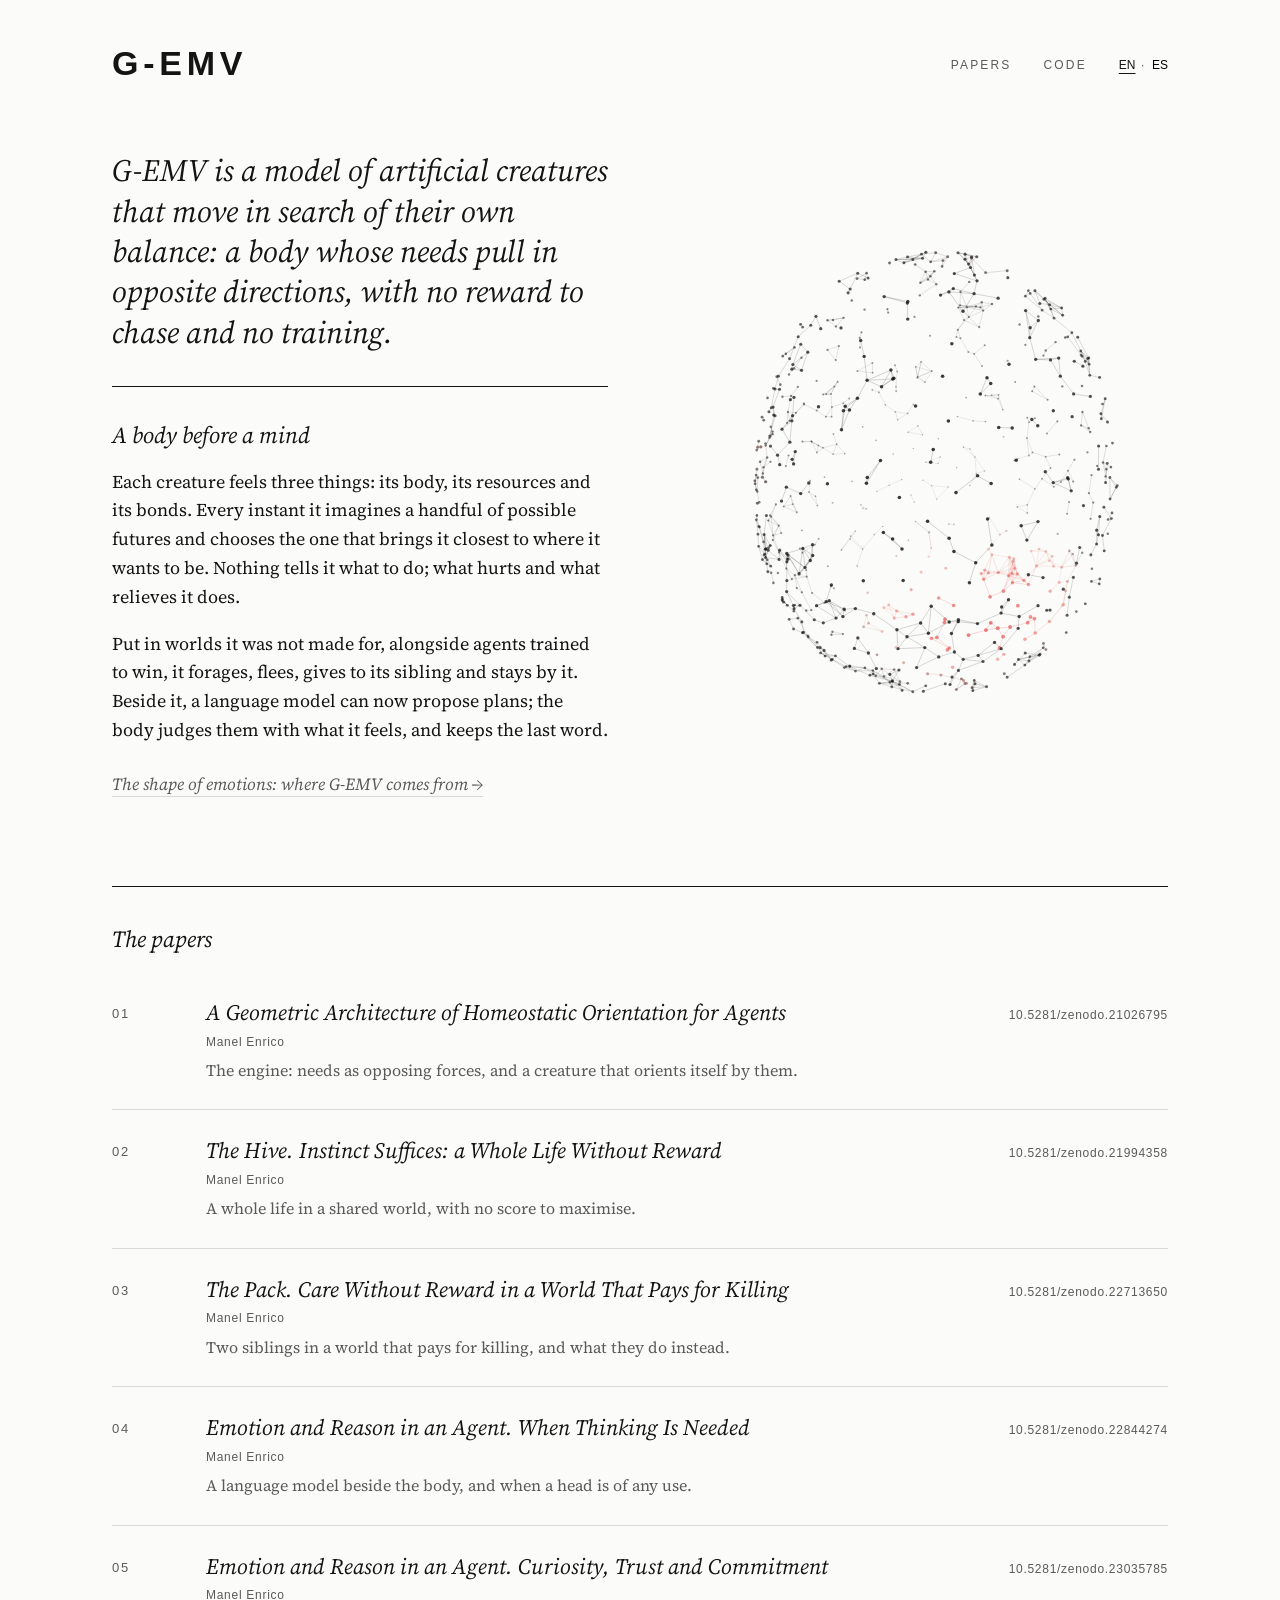
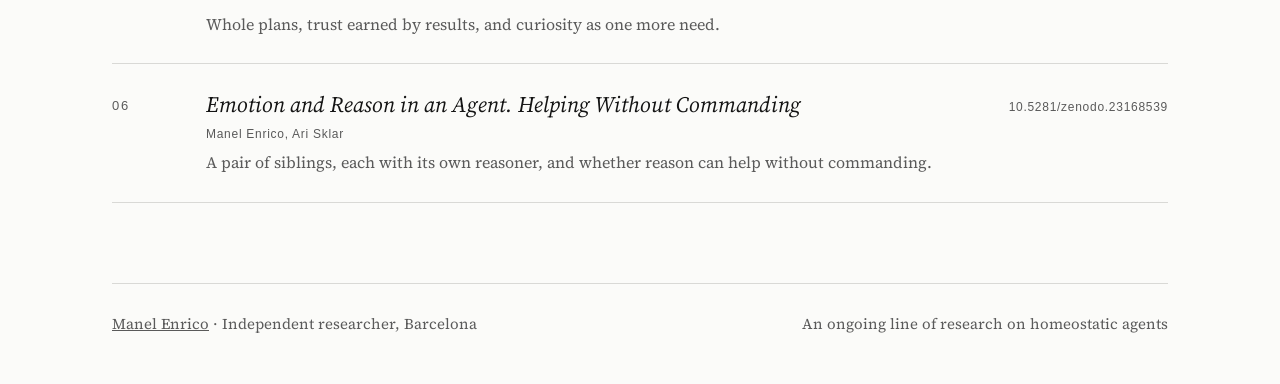
==== commit 25931e6a: "WEB-60 (borrador, sin publicar): /shape/ The Shape of Emotions / La forma de las emociones, y el enl" ====
--- a/index.html
+++ b/index.html
@@ -79,6 +79,12 @@
     .paper { grid-template-columns: 1fr; gap:6px; }
     .doi { padding-top:0; }
   }
+  /* la forma de las emociones (WEB-60): el enlace discreto bajo la presentacion */
+  .hero p.origin { margin:26px 0 0; font-style:italic; font-size:17px; color:var(--soft); }
+  .hero p.origin a { text-decoration:none; border-bottom:1px solid var(--line); }
+  .hero p.origin a:hover { color:var(--ink); border-bottom-color:var(--ink); }
+  .hero p.origin a::after { content:" \2192"; }
+  .hero p.origin .nw { white-space:nowrap; }
 </style>
 </head>
 <body>
@@ -103,6 +109,7 @@
       <p class="es">Puesta en mundos que no se hicieron para ella, junto a agentes entrenados para ganar, busca comida, huye, le da a su hermano y se queda a su lado. Junto a ella hay ahora un modelo de lenguaje que puede proponerle planes; el cuerpo los juzga con lo que siente, y tiene la última palabra.</p>
       <p class="en">Each creature feels three things: its body, its resources and its bonds. Every instant it imagines a handful of possible futures and chooses the one that brings it closest to where it wants to be. Nothing tells it what to do; what hurts and what relieves it does.</p>
       <p class="en">Put in worlds it was not made for, alongside agents trained to win, it forages, flees, gives to its sibling and stays by it. Beside it, a language model can now propose plans; the body judges them with what it feels, and keeps the last word.</p>
+      <p class="origin"><a href="shape/"><span class="en">The shape of emotions: where <span class="nw">G-EMV</span> comes from</span><span class="es">La forma de las emociones: de dónde viene <span class="nw">G-EMV</span></span></a></p>
     </div>
     <div class="viz"><canvas id="sphere" aria-label="A slowly breathing sphere of connected nodes"></canvas></div>
   </section>
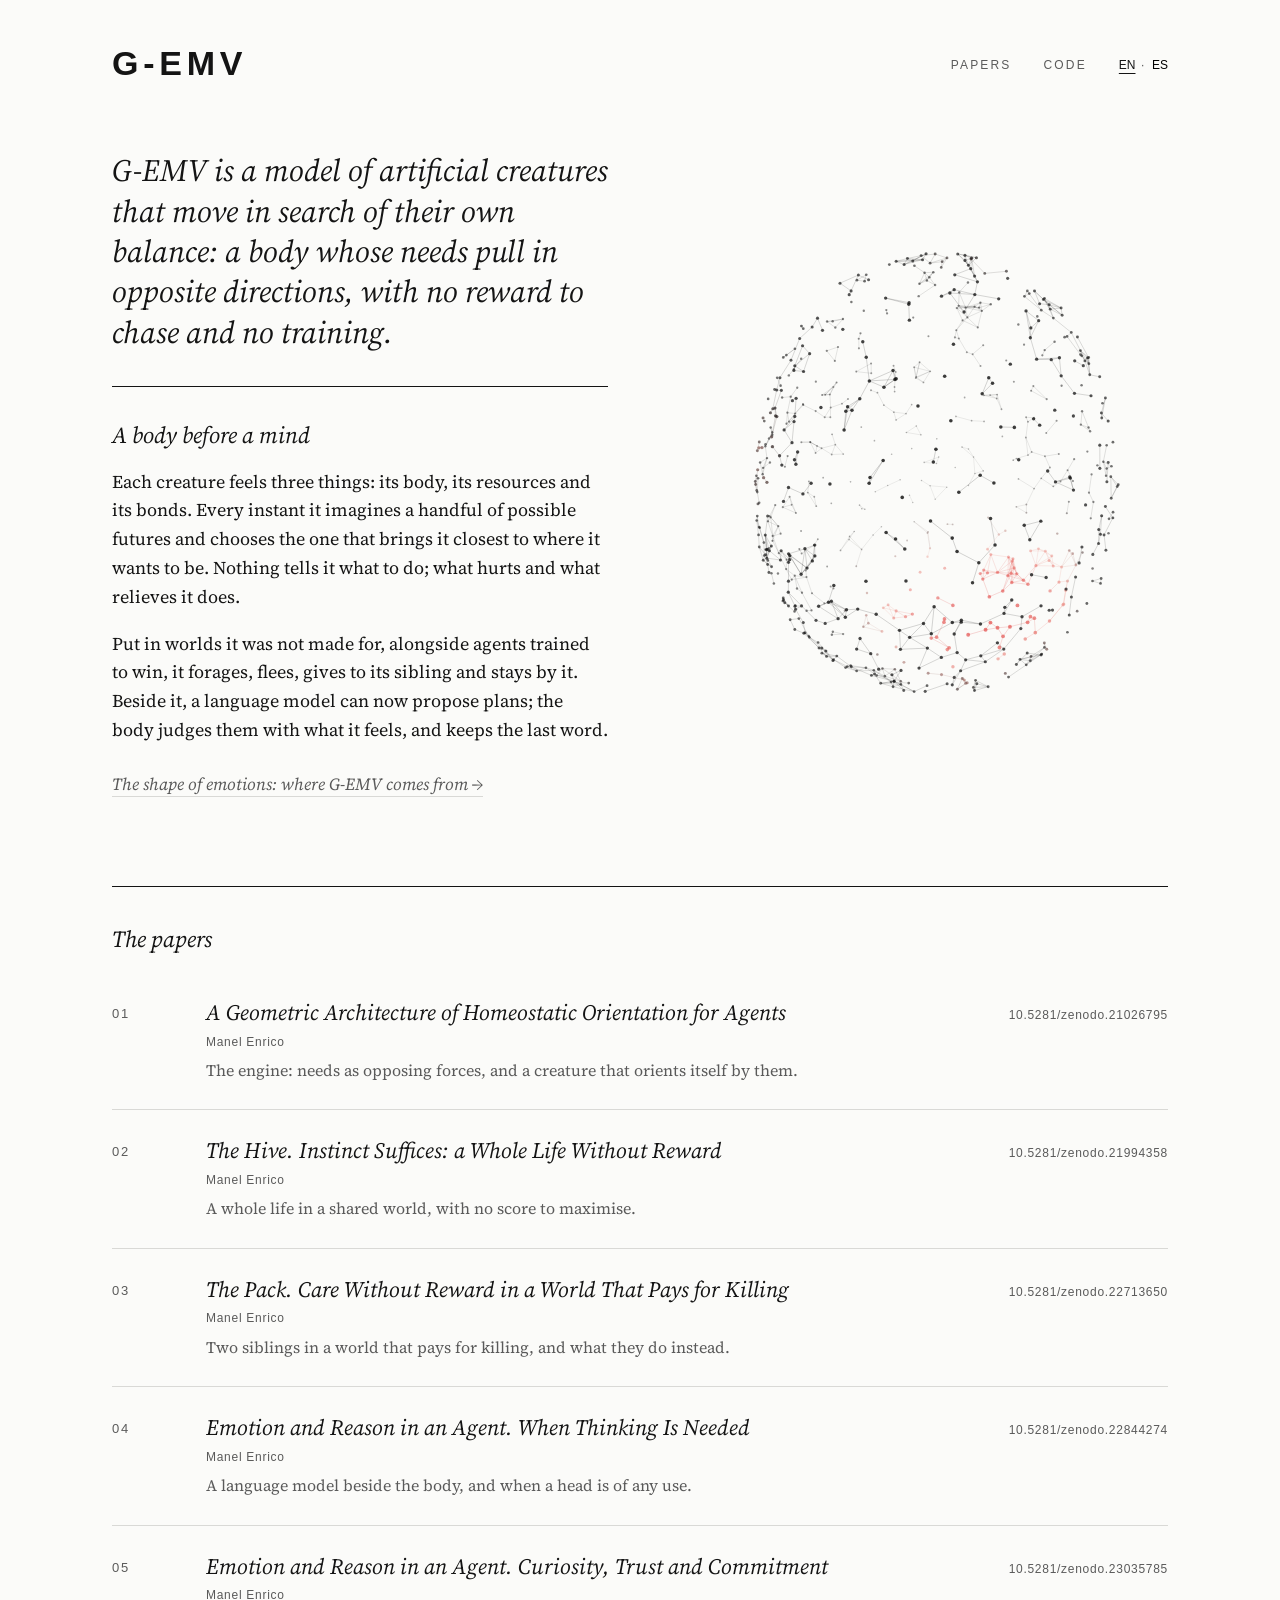
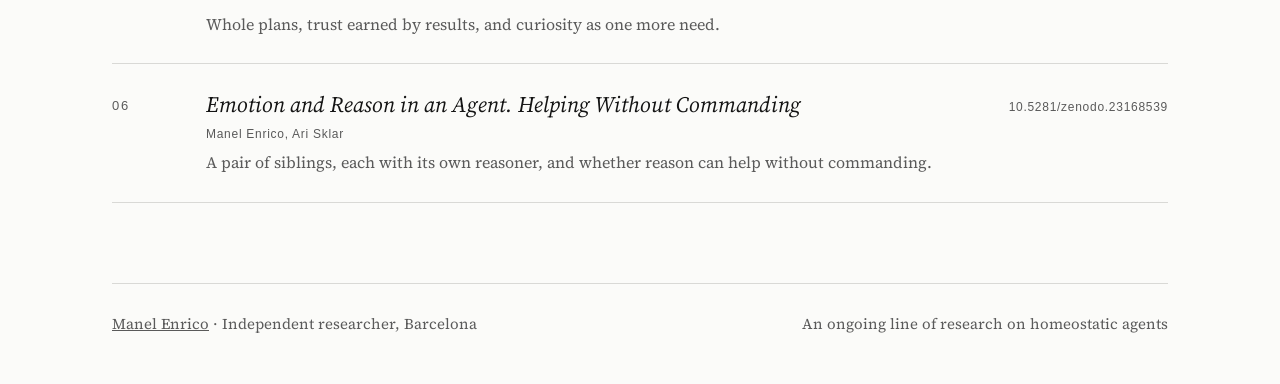
==== commit 7b1ac72a: "Card images: footer line now reads SIX PAPERS · MANELENRICO.COM (only the caption repainted, same fa" ====
--- a/index.html
+++ b/index.html
@@ -16,7 +16,7 @@
 <meta property="og:site_name" content="G-EMV papers">
 <meta property="og:title" content="G-EMV papers">
 <meta property="og:description" content="G-EMV is a model of artificial creatures that move in search of their own balance: a body whose needs pull in opposite directions, with no reward to chase and no training.">
-<meta property="og:image" content="https://manelenrico.com/img/card-six.png?v=3">
+<meta property="og:image" content="https://manelenrico.com/img/card-six.png?v=4">
 <meta property="og:image:width" content="1200">
 <meta property="og:image:height" content="630">
 <meta property="og:image:alt" content="G-EMV: a sphere of points breathing, with red where it strains. A model of artificial creatures that move in search of their own balance.">
@@ -25,7 +25,7 @@
 <meta name="twitter:card" content="summary_large_image">
 <meta name="twitter:title" content="G-EMV papers">
 <meta name="twitter:description" content="G-EMV is a model of artificial creatures that move in search of their own balance: a body whose needs pull in opposite directions, with no reward to chase and no training.">
-<meta name="twitter:image" content="https://manelenrico.com/img/card-six.png?v=3">
+<meta name="twitter:image" content="https://manelenrico.com/img/card-six.png?v=4">
 <meta name="twitter:image:alt" content="G-EMV: a sphere of points breathing, with red where it strains. A model of artificial creatures that move in search of their own balance.">
 <link rel="preconnect" href="https://fonts.googleapis.com">
 <link rel="preconnect" href="https://fonts.gstatic.com" crossorigin>
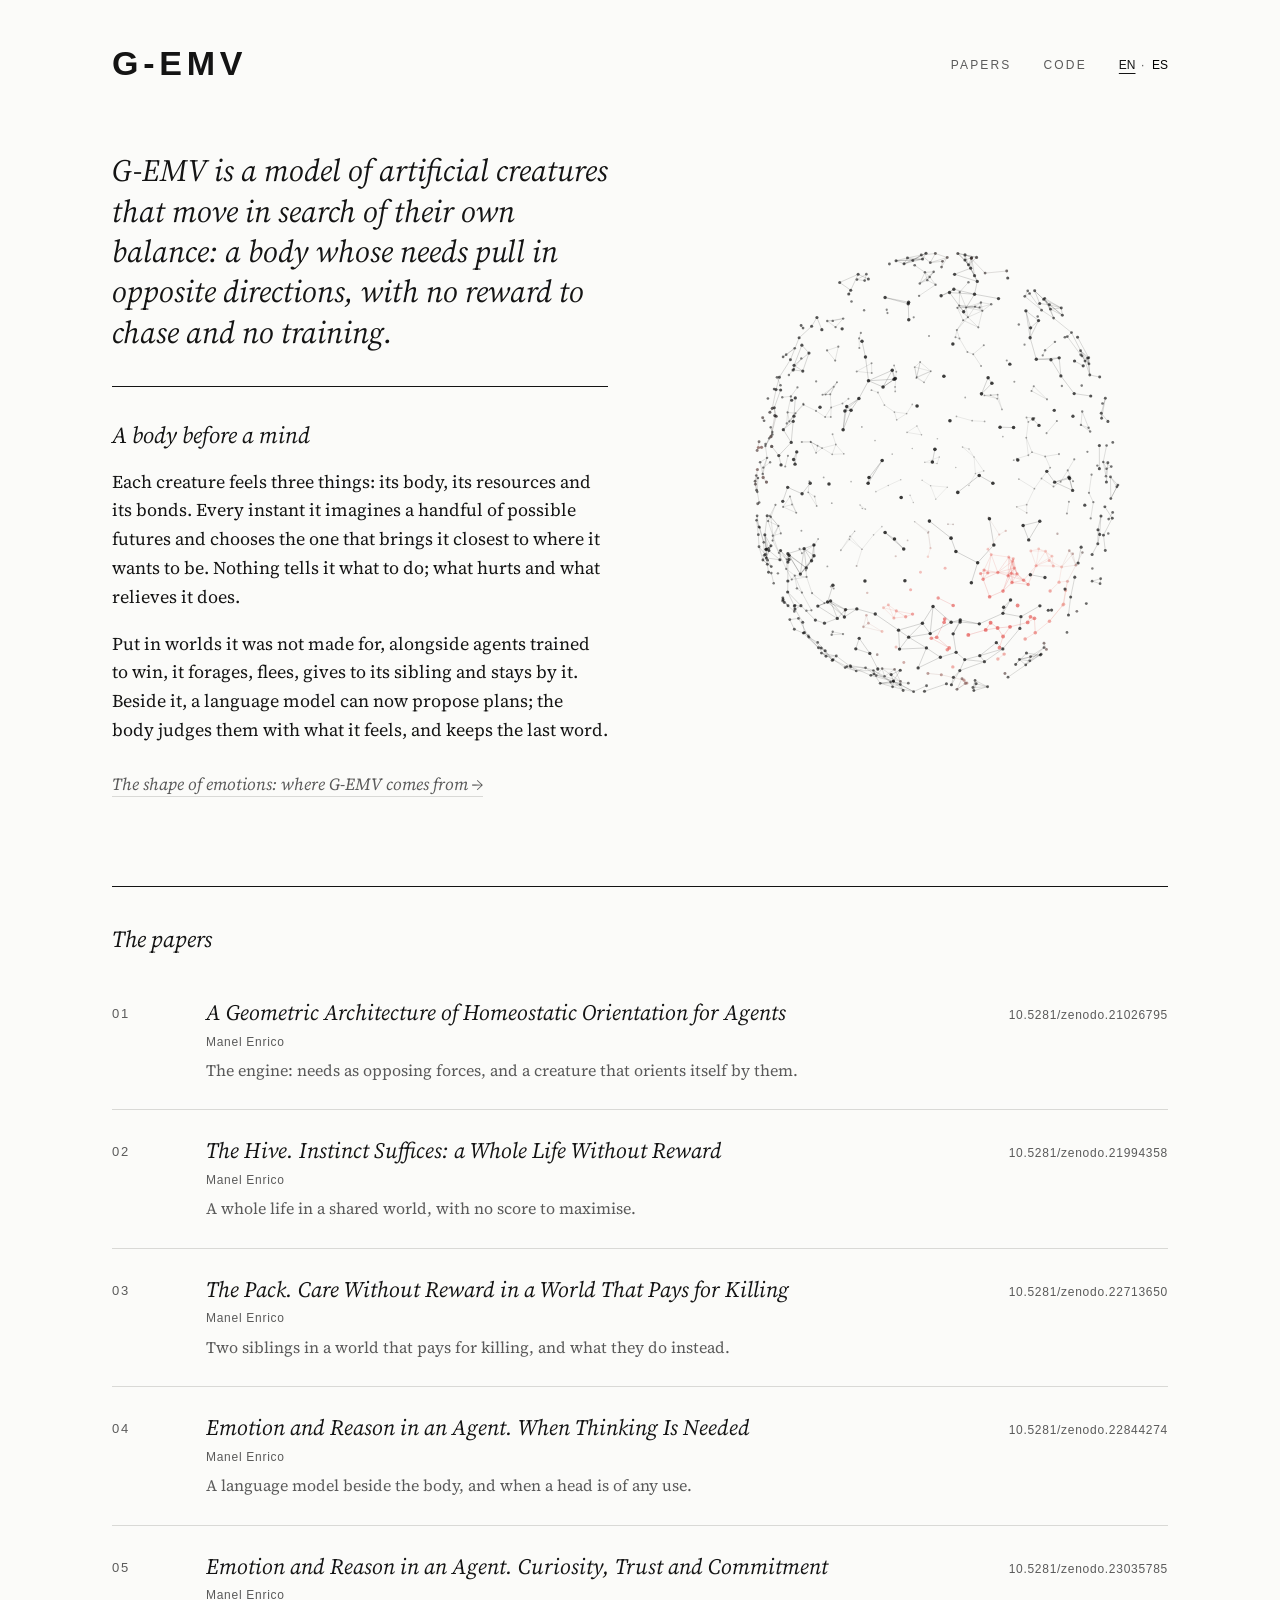
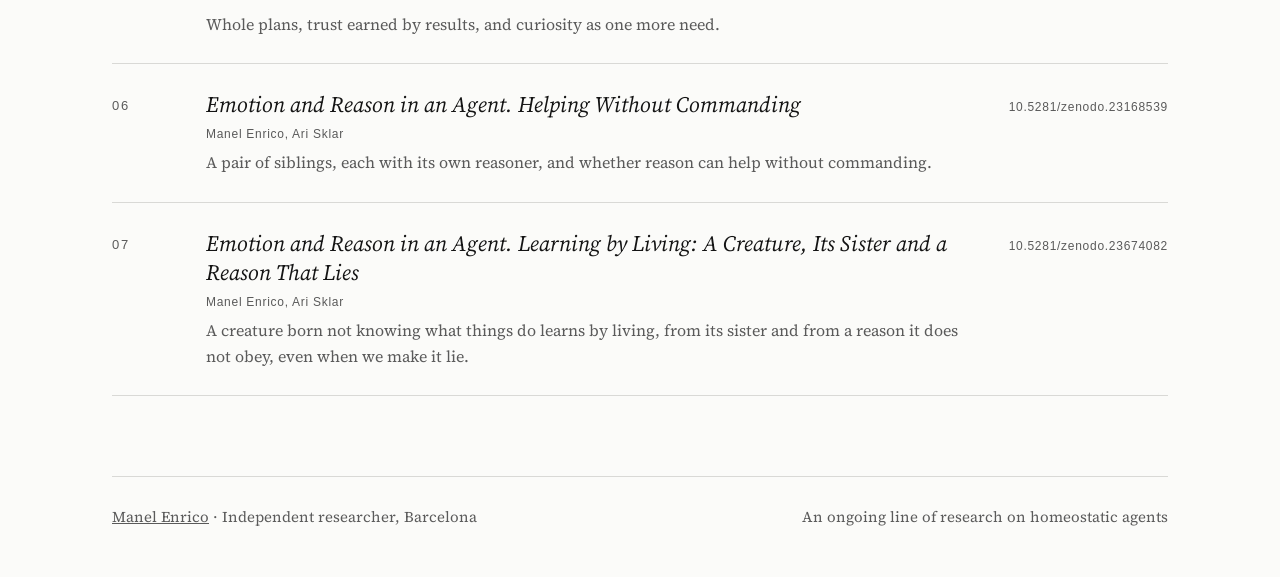
==== commit bdff9200: "WEB-63: front card SEVEN PAPERS, paper seven in the list" ====
--- a/index.html
+++ b/index.html
@@ -11,12 +11,12 @@
 <link rel="canonical" href="https://manelenrico.com/">
 
 <meta name="author" content="Manel Enrico">
-<meta property="article:published_time" content="2026-10-05">
+<meta property="article:published_time" content="2026-10-26">
 <meta property="og:type" content="website">
 <meta property="og:site_name" content="G-EMV papers">
 <meta property="og:title" content="G-EMV papers">
 <meta property="og:description" content="G-EMV is a model of artificial creatures that move in search of their own balance: a body whose needs pull in opposite directions, with no reward to chase and no training.">
-<meta property="og:image" content="https://manelenrico.com/img/card-six.png?v=4">
+<meta property="og:image" content="https://manelenrico.com/img/card-seven.png">
 <meta property="og:image:width" content="1200">
 <meta property="og:image:height" content="630">
 <meta property="og:image:alt" content="G-EMV: a sphere of points breathing, with red where it strains. A model of artificial creatures that move in search of their own balance.">
@@ -25,7 +25,7 @@
 <meta name="twitter:card" content="summary_large_image">
 <meta name="twitter:title" content="G-EMV papers">
 <meta name="twitter:description" content="G-EMV is a model of artificial creatures that move in search of their own balance: a body whose needs pull in opposite directions, with no reward to chase and no training.">
-<meta name="twitter:image" content="https://manelenrico.com/img/card-six.png?v=4">
+<meta name="twitter:image" content="https://manelenrico.com/img/card-seven.png">
 <meta name="twitter:image:alt" content="G-EMV: a sphere of points breathing, with red where it strains. A model of artificial creatures that move in search of their own balance.">
 <link rel="preconnect" href="https://fonts.googleapis.com">
 <link rel="preconnect" href="https://fonts.gstatic.com" crossorigin>
@@ -153,6 +153,12 @@
         <div class="s en">A pair of siblings, each with its own reasoner, and whether reason can help without commanding.</div><div class="s es">Una pareja de hermanos, cada uno con su razonador, y si la razón puede ayudar sin mandar.</div></div>
       <div class="doi">10.5281/zenodo.23168539</div>
     </a>
+    <a class="paper" href="learning/">
+      <div class="num">07</div>
+      <div><div class="t"><span class="en">Emotion and Reason in an Agent. Learning by Living: A Creature, Its Sister and a Reason That Lies</span><span class="es">Emoción y razón en un agente. Aprender viviendo: una criatura, su hermana y una razón que miente</span></div><div class="au">Manel Enrico, Ari Sklar</div>
+        <div class="s en">A creature born not knowing what things do learns by living, from its sister and from a reason it does not obey, even when we make it lie.</div><div class="s es">Una criatura que nace sin saber qué hacen las cosas aprende viviendo, de su hermana y de una razón a la que no obedece, ni cuando la hacemos mentir.</div></div>
+      <div class="doi">10.5281/zenodo.23674082</div>
+    </a>
   </section>
 
   <footer>
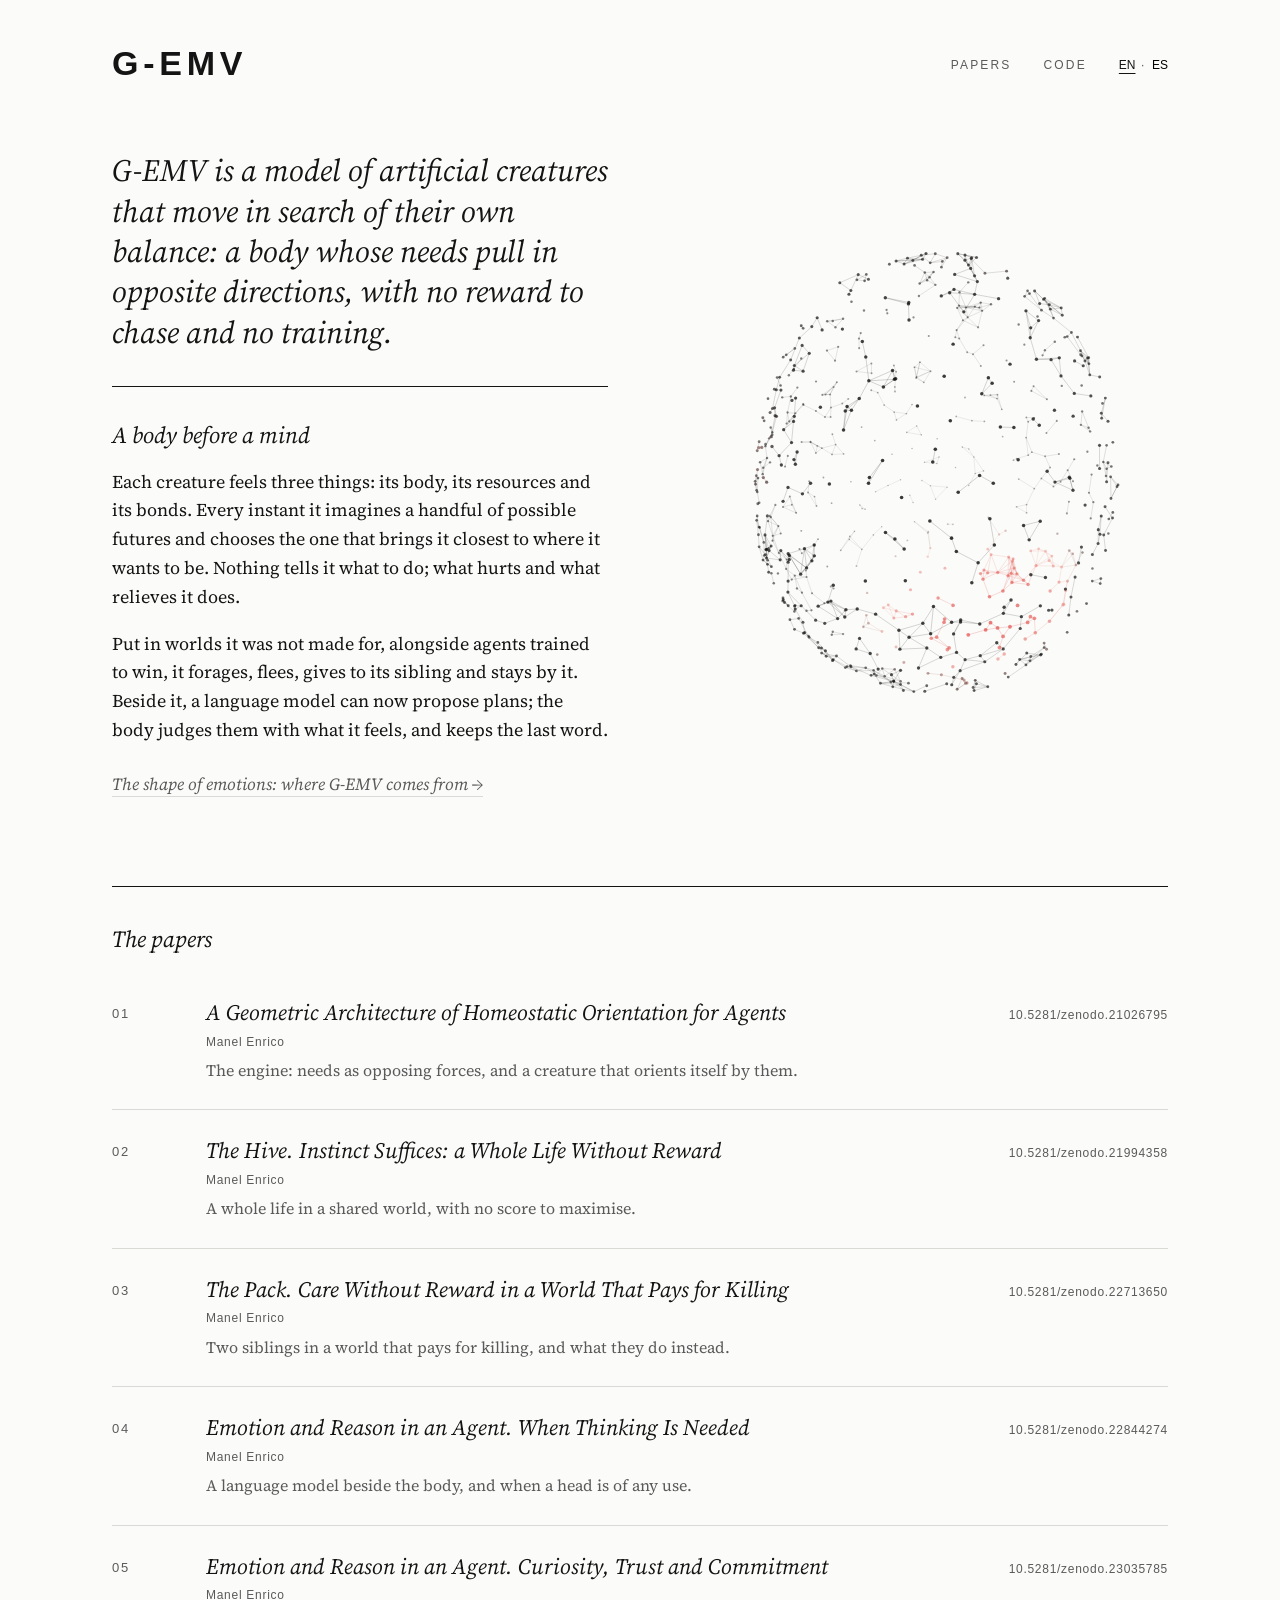
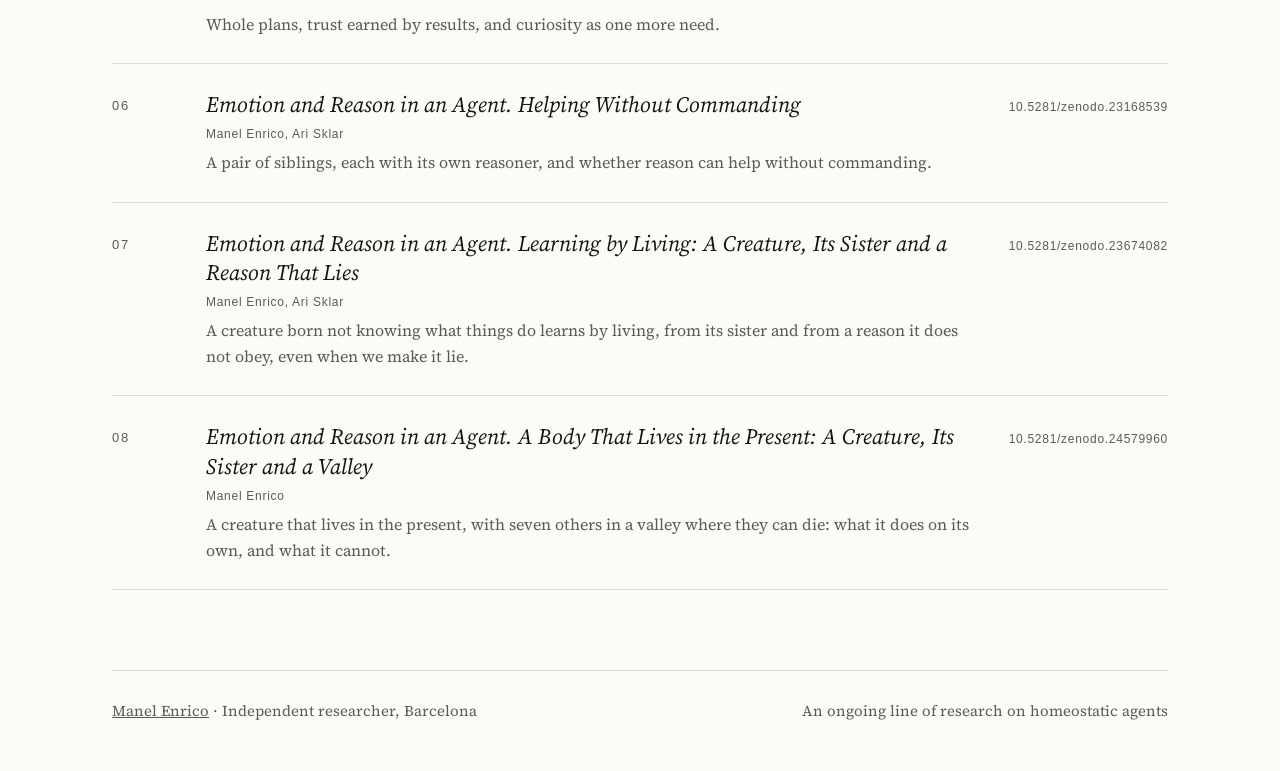
==== commit 712a5aa0: "WEB-65: front page lists eight papers; front card EIGHT PAPERS Entry 08 (/valley/, DOI 10.5281/zenod" ====
--- a/index.html
+++ b/index.html
@@ -11,12 +11,12 @@
 <link rel="canonical" href="https://manelenrico.com/">
 
 <meta name="author" content="Manel Enrico">
-<meta property="article:published_time" content="2026-10-26">
+<meta property="article:published_time" content="2026-11-27">
 <meta property="og:type" content="website">
 <meta property="og:site_name" content="G-EMV papers">
 <meta property="og:title" content="G-EMV papers">
 <meta property="og:description" content="G-EMV is a model of artificial creatures that move in search of their own balance: a body whose needs pull in opposite directions, with no reward to chase and no training.">
-<meta property="og:image" content="https://manelenrico.com/img/card-seven.png">
+<meta property="og:image" content="https://manelenrico.com/img/card-eight.png">
 <meta property="og:image:width" content="1200">
 <meta property="og:image:height" content="630">
 <meta property="og:image:alt" content="G-EMV: a sphere of points breathing, with red where it strains. A model of artificial creatures that move in search of their own balance.">
@@ -25,7 +25,7 @@
 <meta name="twitter:card" content="summary_large_image">
 <meta name="twitter:title" content="G-EMV papers">
 <meta name="twitter:description" content="G-EMV is a model of artificial creatures that move in search of their own balance: a body whose needs pull in opposite directions, with no reward to chase and no training.">
-<meta name="twitter:image" content="https://manelenrico.com/img/card-seven.png">
+<meta name="twitter:image" content="https://manelenrico.com/img/card-eight.png">
 <meta name="twitter:image:alt" content="G-EMV: a sphere of points breathing, with red where it strains. A model of artificial creatures that move in search of their own balance.">
 <link rel="preconnect" href="https://fonts.googleapis.com">
 <link rel="preconnect" href="https://fonts.gstatic.com" crossorigin>
@@ -159,6 +159,12 @@
         <div class="s en">A creature born not knowing what things do learns by living, from its sister and from a reason it does not obey, even when we make it lie.</div><div class="s es">Una criatura que nace sin saber qué hacen las cosas aprende viviendo, de su hermana y de una razón a la que no obedece, ni cuando la hacemos mentir.</div></div>
       <div class="doi">10.5281/zenodo.23674082</div>
     </a>
+    <a class="paper" href="valley/">
+      <div class="num">08</div>
+      <div><div class="t"><span class="en">Emotion and Reason in an Agent. A Body That Lives in the Present: A Creature, Its Sister and a Valley</span><span class="es">Emoción y razón en un agente. Un cuerpo que vive el presente: una criatura, su hermana y un valle</span></div><div class="au">Manel Enrico</div>
+        <div class="s en">A creature that lives in the present, with seven others in a valley where they can die: what it does on its own, and what it cannot.</div><div class="s es">Una criatura que vive el presente, con otras siete en un valle donde se puede morir: lo que hace sola, y lo que no le sale.</div></div>
+      <div class="doi">10.5281/zenodo.24579960</div>
+    </a>
   </section>
 
   <footer>
